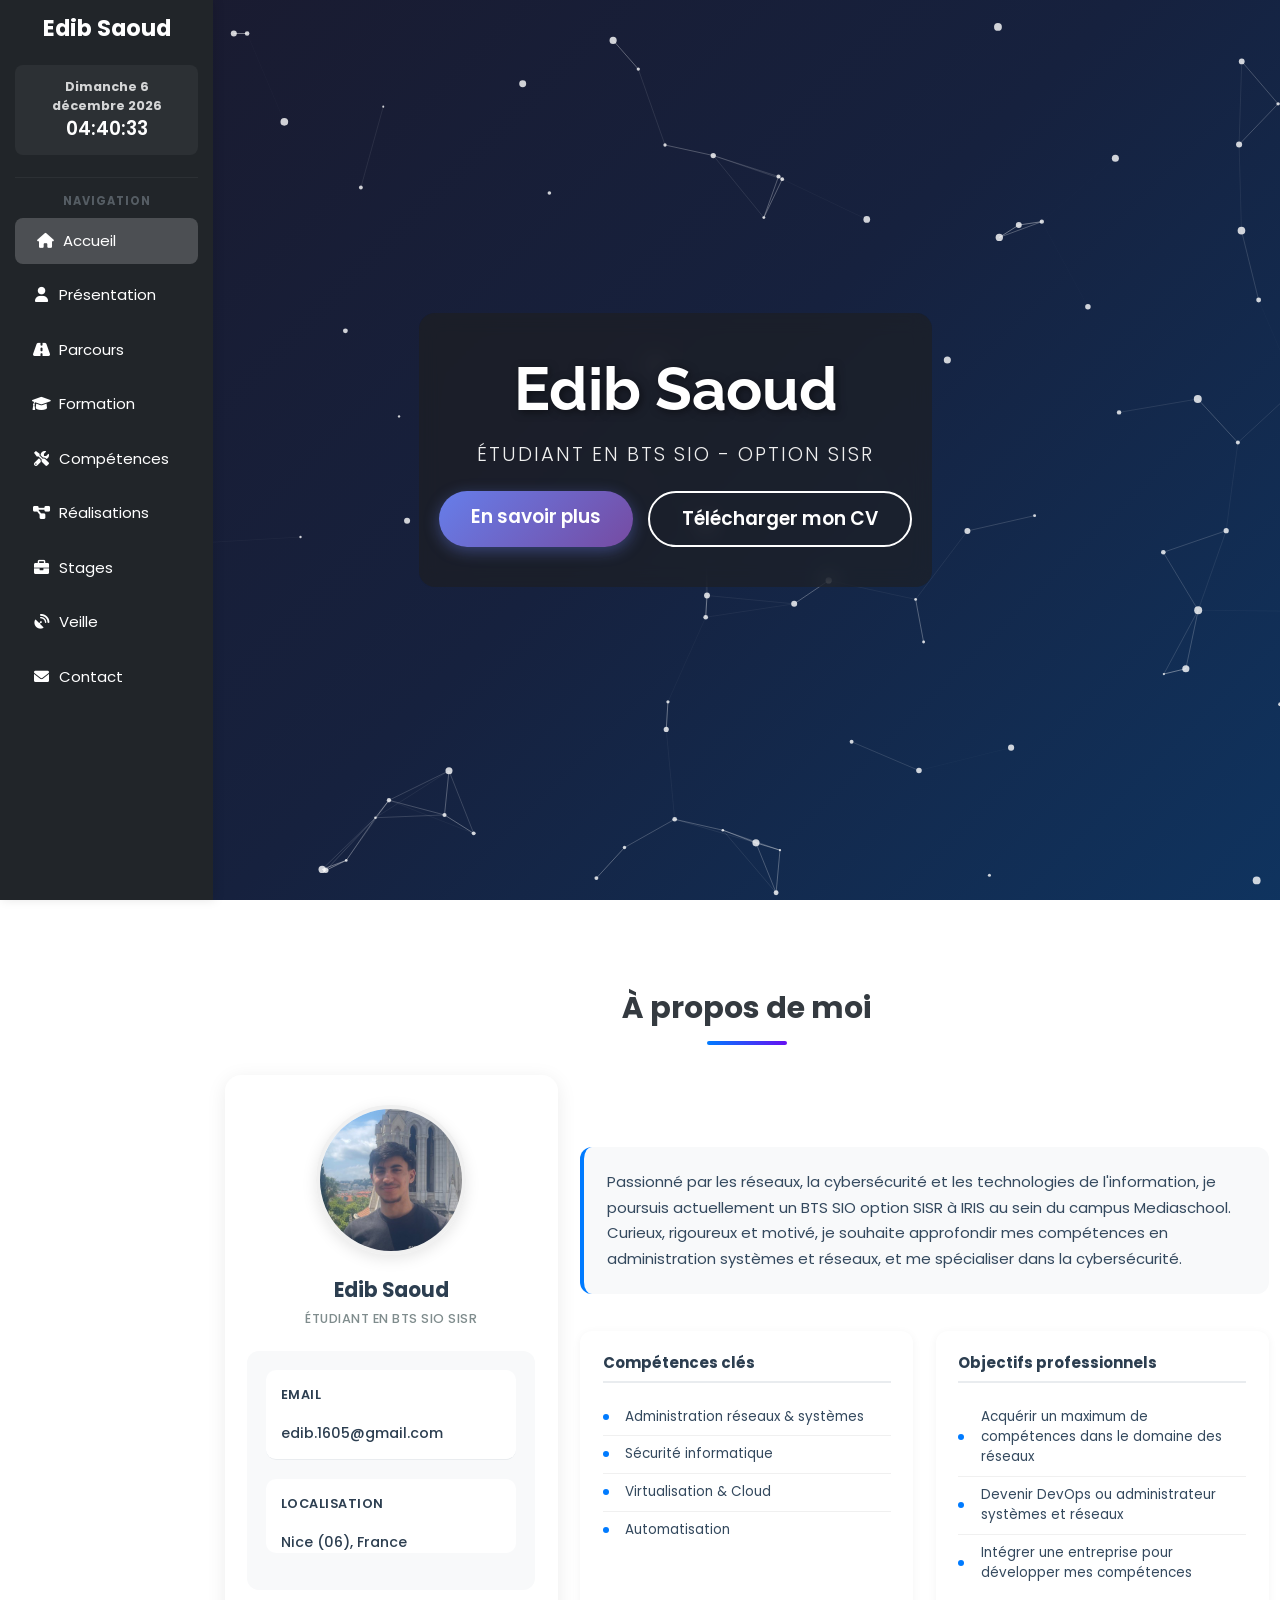
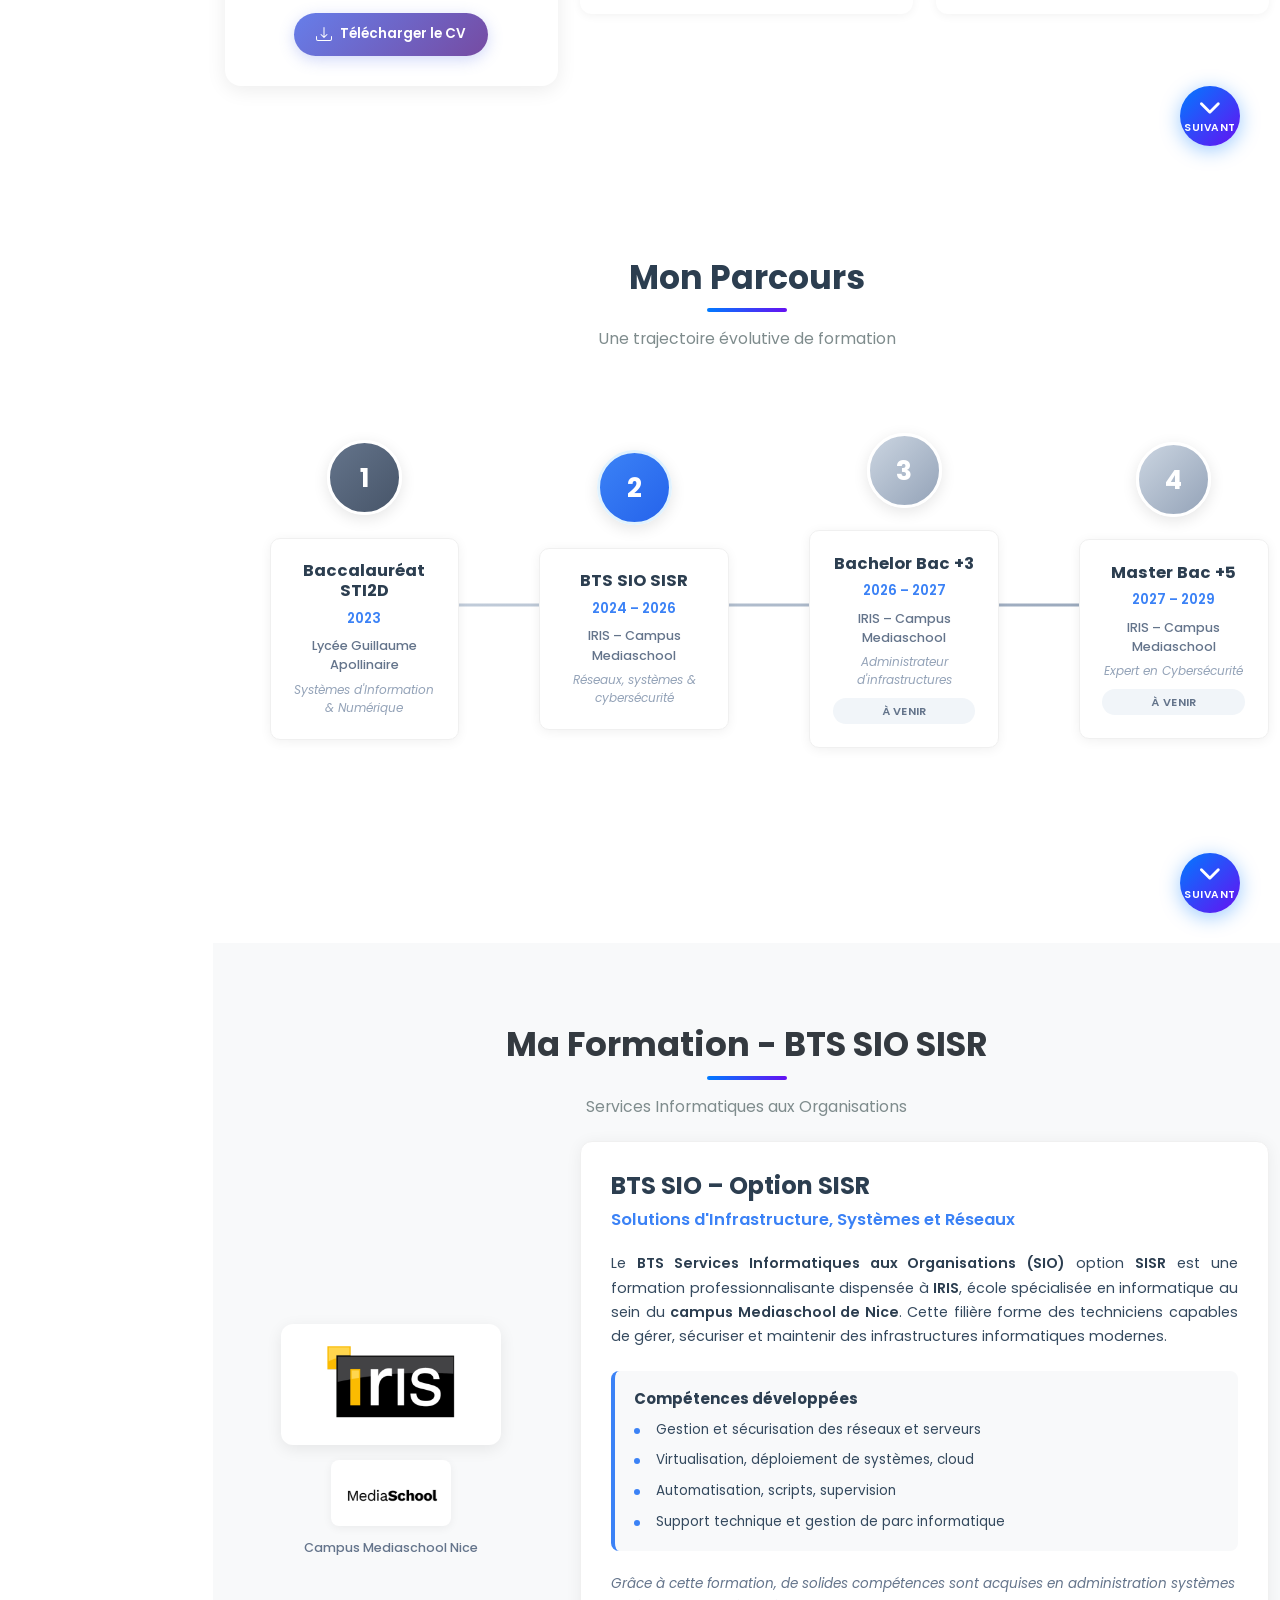
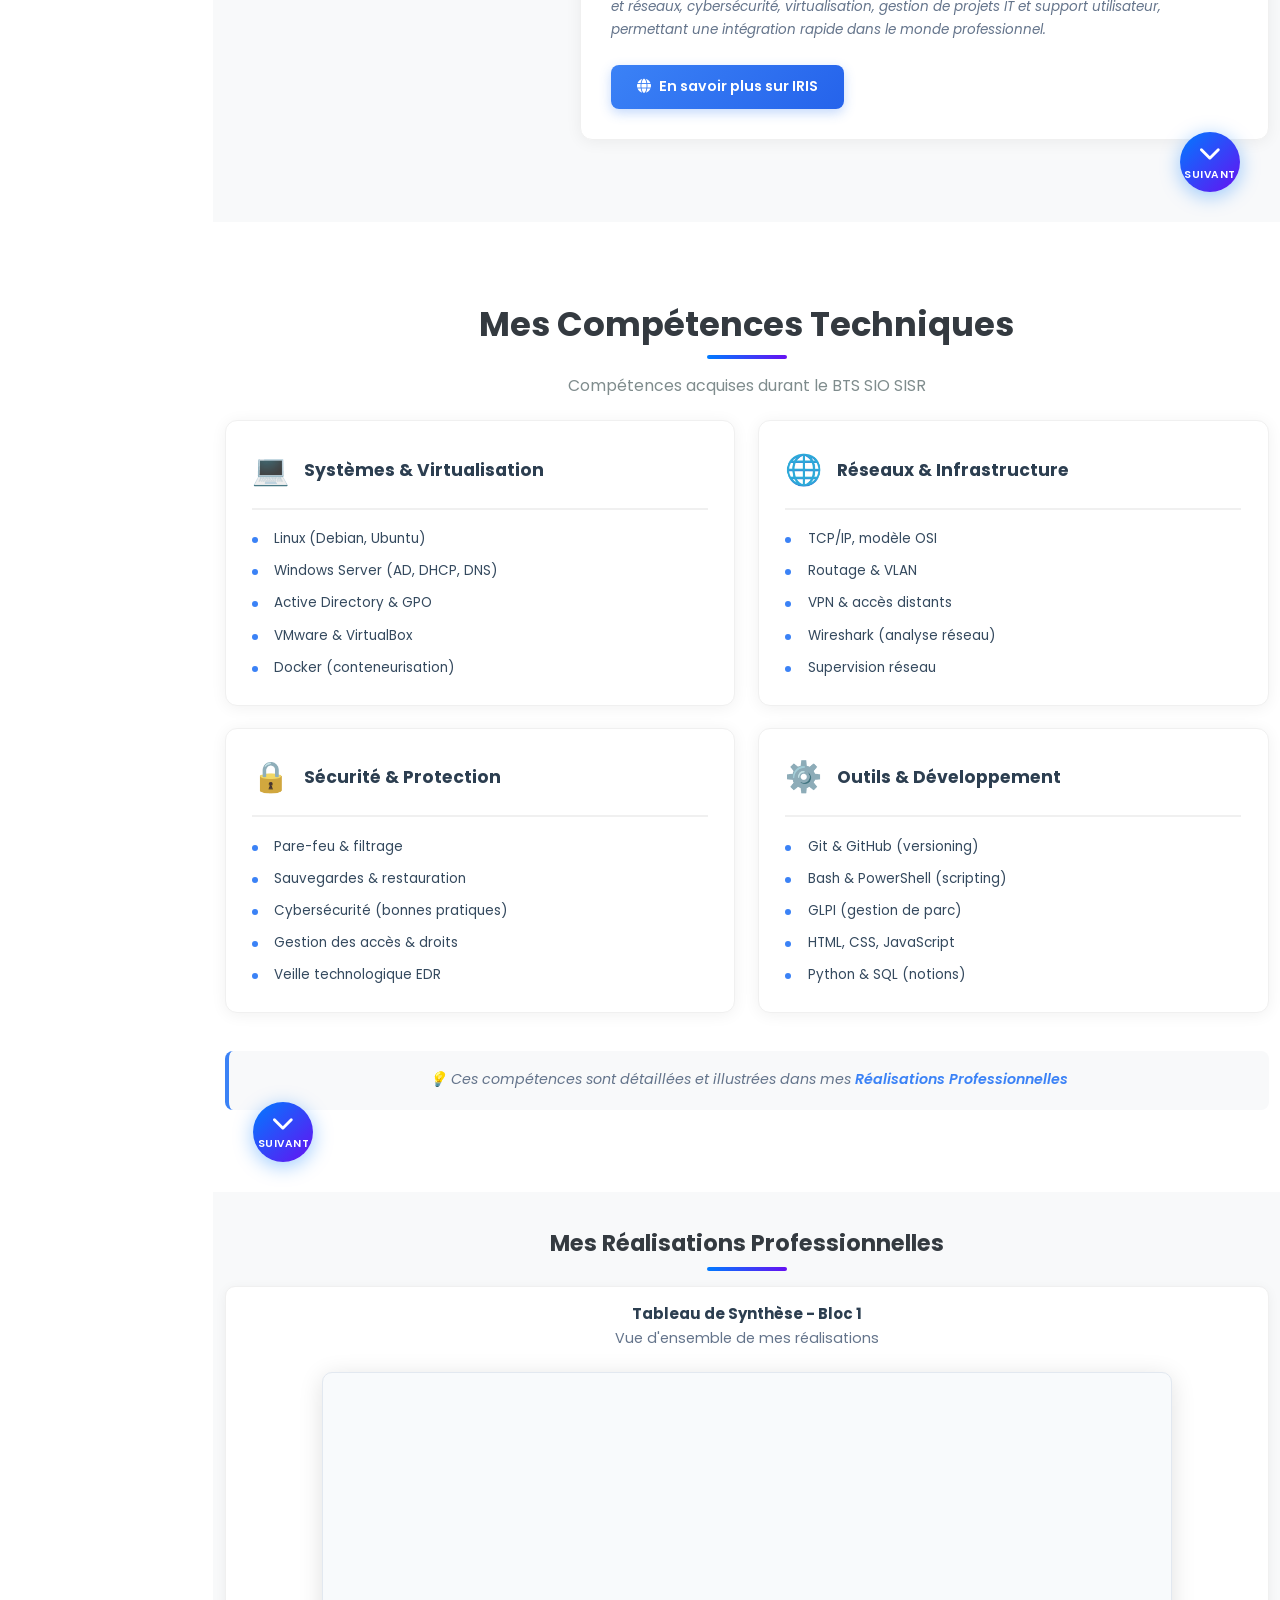
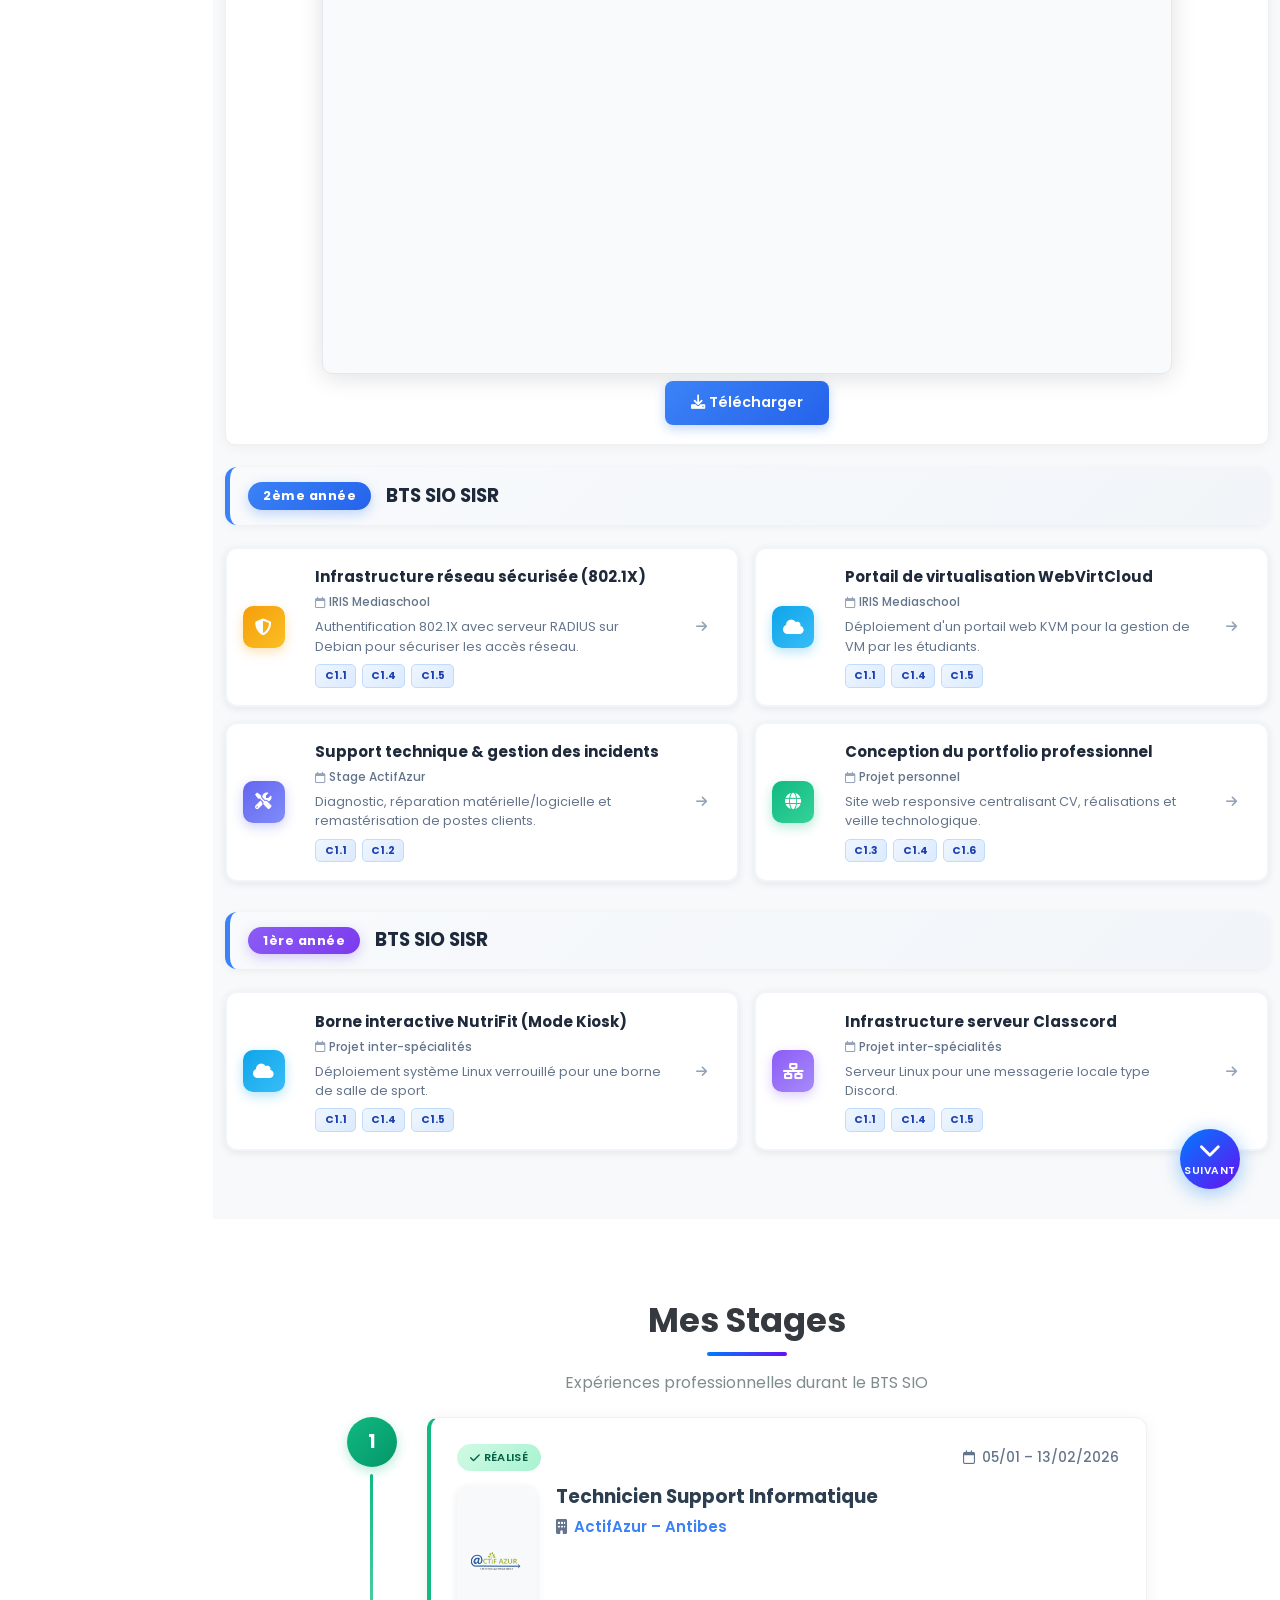
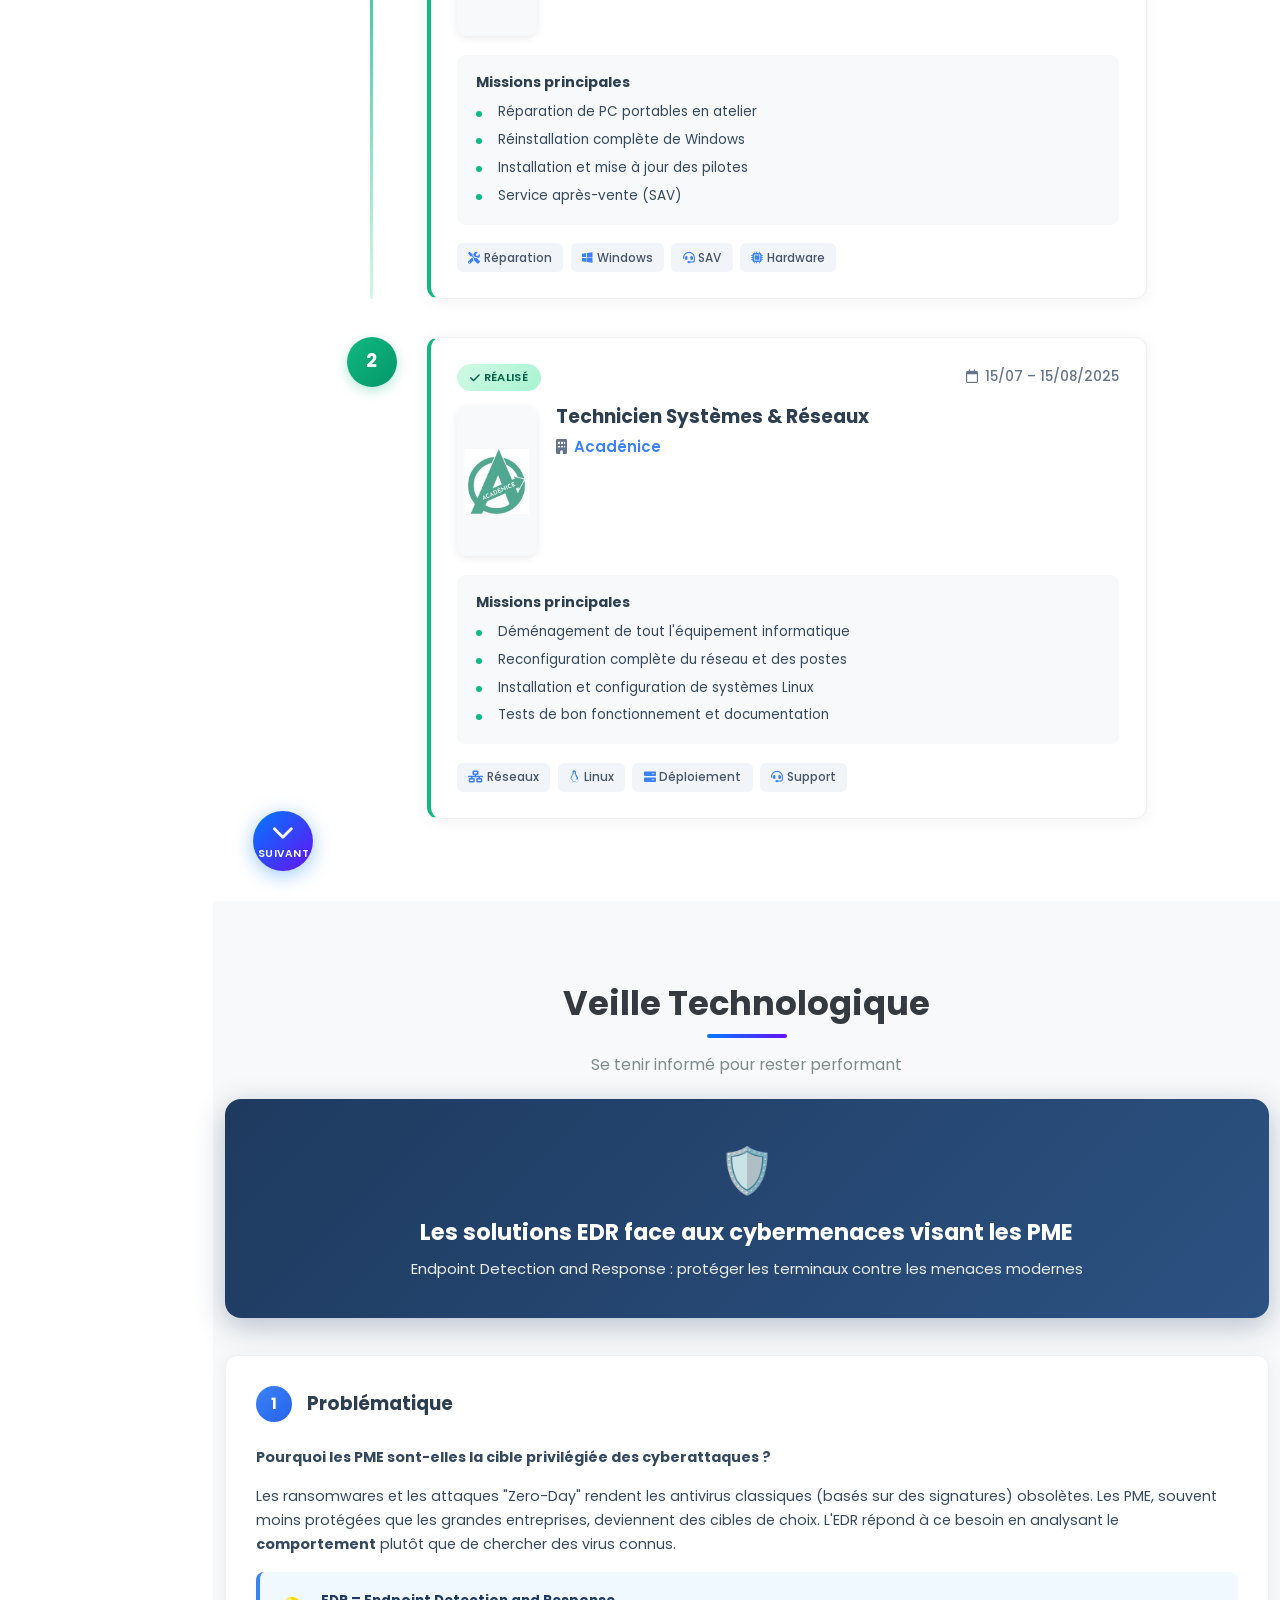
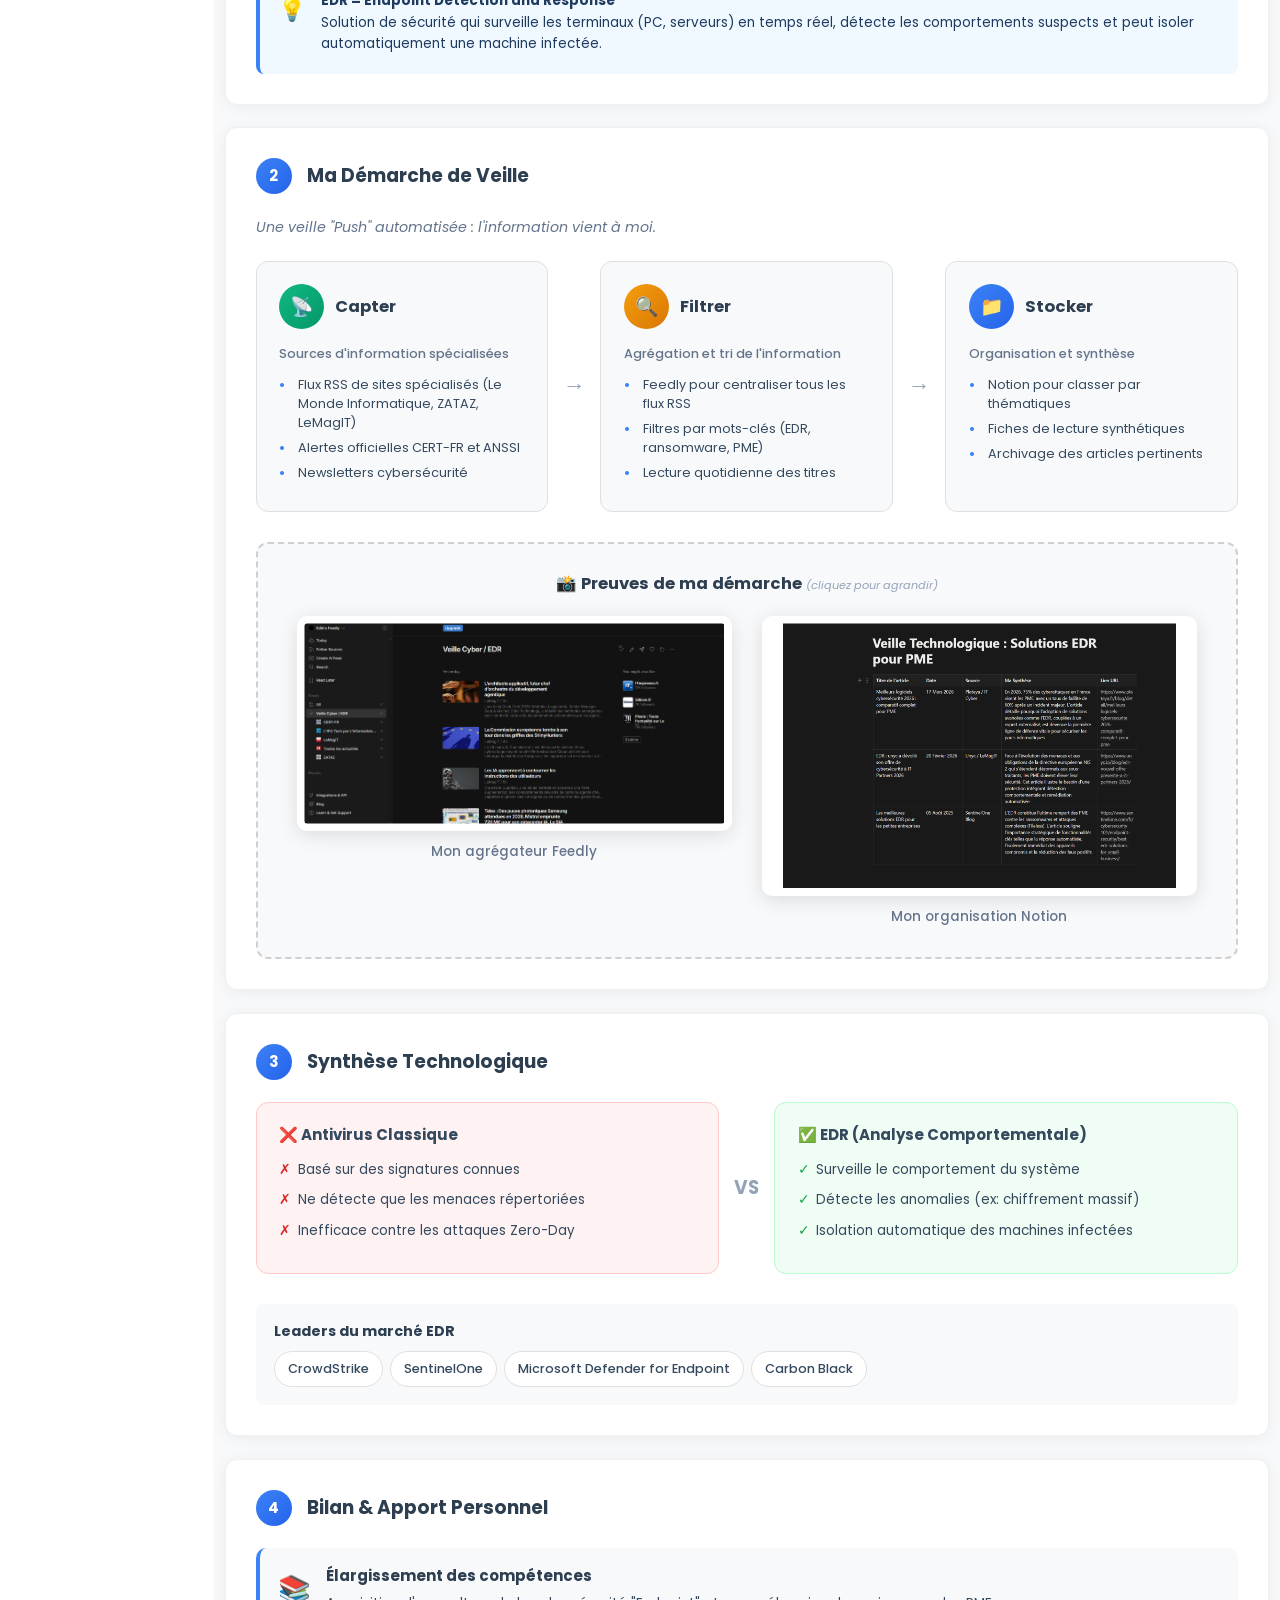
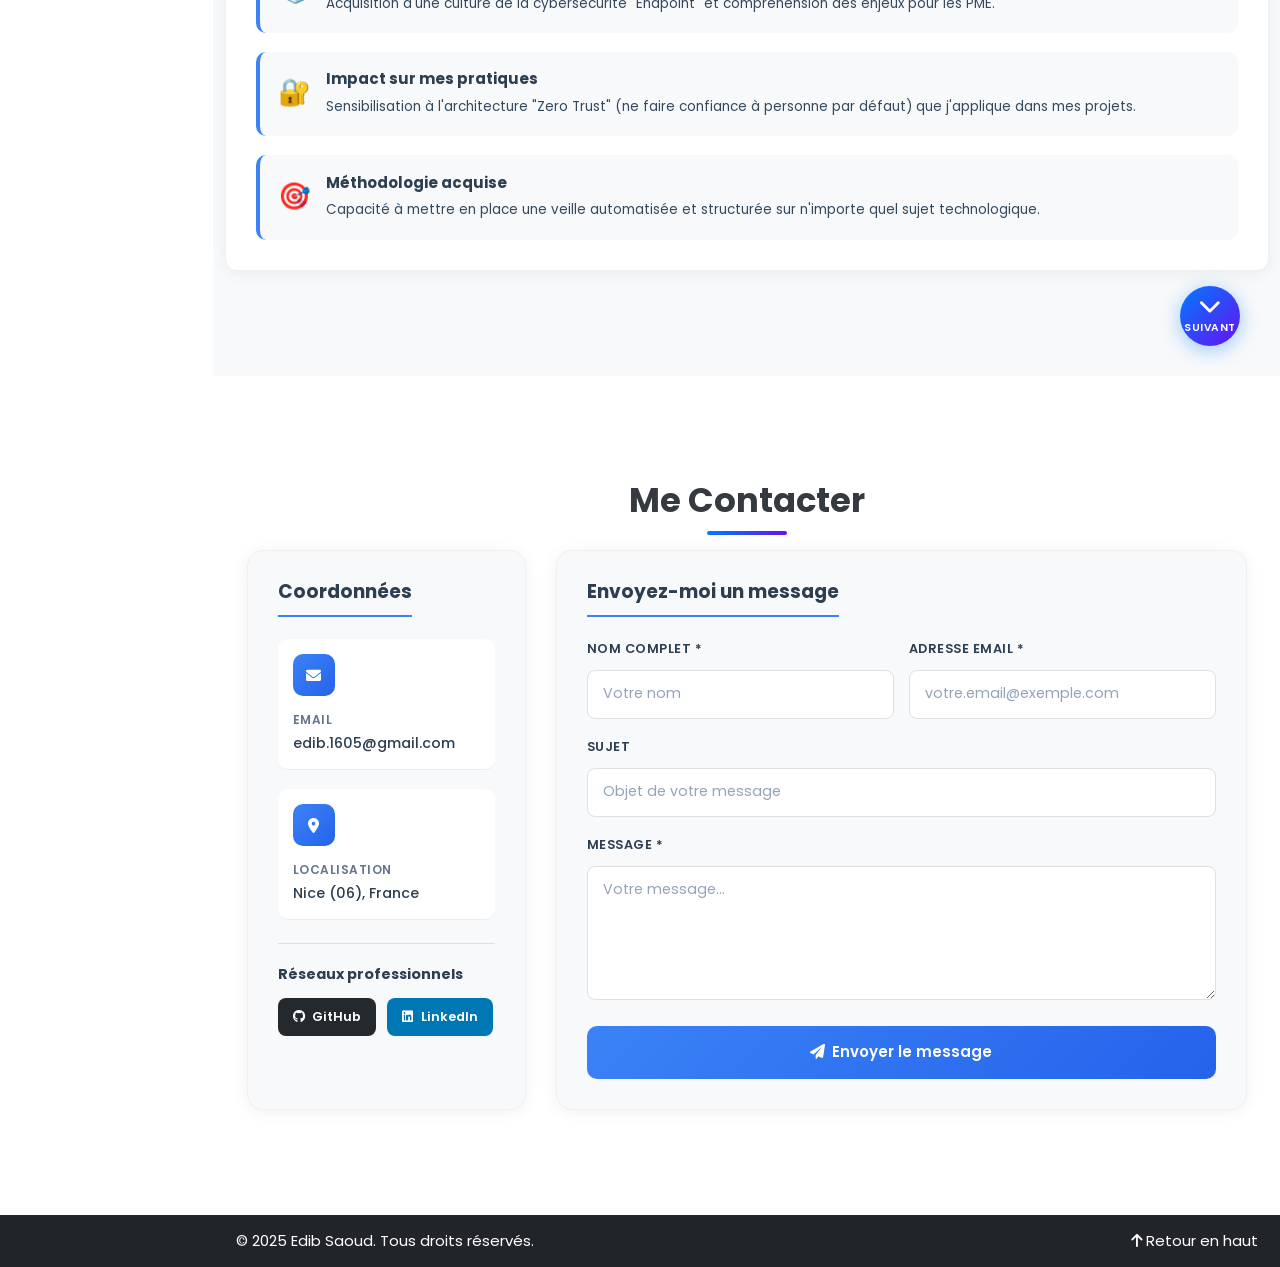
==== index-refonte.html @ 0cd7f10d "Refonte complete portfolio pour oral blanc BTS SIO - 6 RPs completes - Tableau de synthese PDF - Vei" ====
<!doctype html>
<html lang="fr">

<head>
  <meta charset="utf-8">
  <title>Edib Saoud - Portfolio BTS SIO</title>
  <meta name="viewport" content="width=device-width, initial-scale=1">
  <!-- Bootstrap & autres ressources -->
  <link href="https://cdn.jsdelivr.net/npm/bootstrap@5.3.3/dist/css/bootstrap.min.css" rel="stylesheet">
  <link href="https://cdnjs.cloudflare.com/ajax/libs/font-awesome/6.0.0/css/all.min.css" rel="stylesheet">
  <link href="https://fonts.googleapis.com/css2?family=Poppins:wght@300;400;600;700&family=Raleway:wght@400;700&display=swap" rel="stylesheet">
  <link rel="stylesheet" href="style-refonte.css">
  
  <!-- Forcer le scroll en haut immédiatement -->
  <script>
    // Exécuté immédiatement avant le chargement du body
    window.scrollTo(0, 0);
    // Aussi lors de l'historique du navigateur
    if ('scrollRestoration' in history) {
      history.scrollRestoration = 'manual';
    }
  </script>
</head>

<body>

  <div class="container-fluid">
    <div class="row">

      <!-- Menu fixe à gauche -->
      <nav class="col-2 sidebar text-white p-3 position-fixed top-0 start-0 vh-100 bg-dark d-none d-md-block">
        <h3 class="text-center mb-4">Edib Saoud</h3>
        <div class="current-date-time mb-4">
          <div class="current-date fw-bold text-center"></div>
          <div class="current-time fs-5 text-center"></div>
        </div>
        <hr class="sidebar-separator my-3">
        <div class="nav-section-title text-uppercase text-secondary fw-bold small mb-2 text-center">Navigation</div>
        
        <ul class="nav flex-column">
          <li class="nav-item">
            <a href="#accueil" class="nav-link-custom text-white text-decoration-none">
              <i class="fa-solid fa-house me-2"></i>Accueil
            </a>
          </li>
          <li class="nav-item">
            <a href="#presentation" class="nav-link-custom text-white text-decoration-none">
              <i class="fa-solid fa-user me-2"></i>Présentation
            </a>
          </li>
          <li class="nav-item">
            <a href="#parcours" class="nav-link-custom text-white text-decoration-none">
              <i class="fa-solid fa-road me-2"></i>Parcours
            </a>
          </li>
          <li class="nav-item">
            <a href="#formation" class="nav-link-custom text-white text-decoration-none">
              <i class="fa-solid fa-graduation-cap me-2"></i>Formation
            </a>
          </li>
          <li class="nav-item">
            <a href="#competences" class="nav-link-custom text-white text-decoration-none">
              <i class="fa-solid fa-tools me-2"></i>Compétences
            </a>
          </li>
          <li class="nav-item">
            <a href="#realisations" class="nav-link-custom text-white text-decoration-none">
              <i class="fa-solid fa-project-diagram me-2"></i>Réalisations
            </a>
          </li>
          <li class="nav-item">
            <a href="#stages" class="nav-link-custom text-white text-decoration-none">
              <i class="fa-solid fa-briefcase me-2"></i>Stages
            </a>
          </li>
          <li class="nav-item">
            <a href="#veille" class="nav-link-custom text-white text-decoration-none">
              <i class="fa-solid fa-satellite-dish me-2"></i>Veille
            </a>
          </li>
          <li class="nav-item">
            <a href="#contact" class="nav-link-custom text-white text-decoration-none">
              <i class="fa-solid fa-envelope me-2"></i>Contact
            </a>
          </li>
        </ul>
      </nav>

      <!-- Menu burger mobile -->
      <nav class="navbar navbar-dark bg-dark d-md-none position-fixed top-0 start-0 w-100 z-3">
        <div class="container-fluid">
          <a class="navbar-brand" href="#accueil">Edib Saoud</a>
          <button class="navbar-toggler" type="button" data-bs-toggle="offcanvas" data-bs-target="#offcanvasMenu" aria-controls="offcanvasMenu" aria-label="Menu">
            <span class="navbar-toggler-icon"></span>
          </button>
        </div>
      </nav>

      <div class="offcanvas offcanvas-start bg-dark text-white" tabindex="-1" id="offcanvasMenu" aria-labelledby="offcanvasMenuLabel">
        <div class="offcanvas-header">
          <h5 class="offcanvas-title" id="offcanvasMenuLabel">Edib Saoud</h5>
          <button type="button" class="btn-close btn-close-white" data-bs-dismiss="offcanvas" aria-label="Fermer"></button>
        </div>
        <div class="offcanvas-body">
          <div class="current-date-time mb-4">
            <div class="current-date fw-bold text-center"></div>
            <div class="current-time fs-5 text-center"></div>
          </div>
          <hr class="sidebar-separator my-3">
          <div class="nav-section-title text-uppercase text-secondary fw-bold small mb-2 text-center">Navigation</div>
          <ul class="nav flex-column">
            <li class="nav-item"><a href="#accueil" class="text-white text-decoration-none" data-bs-dismiss="offcanvas"><i class="fa-solid fa-house me-2"></i>Accueil</a></li>
            <li class="nav-item"><a href="#presentation" class="text-white text-decoration-none" data-bs-dismiss="offcanvas"><i class="fa-solid fa-user me-2"></i>Présentation</a></li>
            <li class="nav-item"><a href="#parcours" class="text-white text-decoration-none" data-bs-dismiss="offcanvas"><i class="fa-solid fa-road me-2"></i>Parcours</a></li>
            <li class="nav-item"><a href="#formation" class="text-white text-decoration-none" data-bs-dismiss="offcanvas"><i class="fa-solid fa-graduation-cap me-2"></i>Formation</a></li>
            <li class="nav-item"><a href="#competences" class="text-white text-decoration-none" data-bs-dismiss="offcanvas"><i class="fa-solid fa-tools me-2"></i>Compétences</a></li>
            <li class="nav-item"><a href="#realisations" class="text-white text-decoration-none" data-bs-dismiss="offcanvas"><i class="fa-solid fa-project-diagram me-2"></i>Réalisations</a></li>
            <li class="nav-item"><a href="#stages" class="text-white text-decoration-none" data-bs-dismiss="offcanvas"><i class="fa-solid fa-briefcase me-2"></i>Stages</a></li>
            <li class="nav-item"><a href="#veille" class="text-white text-decoration-none" data-bs-dismiss="offcanvas"><i class="fa-solid fa-satellite-dish me-2"></i>Veille</a></li>
            <li class="nav-item"><a href="#contact" class="text-white text-decoration-none" data-bs-dismiss="offcanvas"><i class="fa-solid fa-envelope me-2"></i>Contact</a></li>
          </ul>
        </div>
      </div>

      <!-- Contenu principal -->
      <main class="offset-md-2 col-md-10 p-0">

        <!-- SECTION 1: ACCUEIL -->
        <section id="accueil" class="hero-section">
          <!-- Canvas pour particules - uniquement dans le hero -->
          <canvas id="particles-canvas"></canvas>
          
          <div class="hero-overlay">
            <h1>Edib Saoud</h1>
            <p class="subtitle">ÉTUDIANT EN BTS SIO - OPTION SISR</p>
            <div class="d-flex justify-content-center gap-3 mt-4">
              <a href="#presentation" class="btn btn-lg custom-btn">En savoir plus</a>
              <a href="/images/Copie de Saoud Edib CV S.pdf" class="btn btn-lg custom-btn-outline" target="_blank" rel="noopener">
                Télécharger mon CV
              </a>
            </div>
          </div>
        </section>

        <!-- SECTION 2: PRÉSENTATION -->
        <section id="presentation" class="content-section">
          <div class="container py-5">
            <h2 class="section-title text-center mb-5">
              À propos de moi
            </h2>
            <div class="underline mx-auto mb-5" style="max-width: 100px;"></div>

            <div class="row g-4 align-items-center">
              <!-- Carte de profil épurée -->
              <aside class="col-lg-4">
                <div class="profile-card-modern text-center">
                  <div class="profile-image-wrapper">
                    <img src="images/1748349156140.jpg" alt="Portrait Edib Saoud" class="profile-image">
                  </div>
                  <h3 class="profile-name mt-4 mb-2">Edib Saoud</h3>
                  <p class="profile-role mb-4">Étudiant en BTS SIO SISR</p>
                  
                  <div class="profile-contact">
                    <div class="contact-item">
                      <span class="contact-label">Email</span>
                      <a href="mailto:edib.1605@gmail.com" class="contact-value">edib.1605@gmail.com</a>
                    </div>

                    <div class="contact-item">
                      <span class="contact-label">Localisation</span>
                      <span class="contact-value">Nice (06), France</span>
                    </div>
                  </div>
                  
                  <a href="/images/Copie de Saoud Edib CV S.pdf" target="_blank" rel="noopener" class="btn-download-cv mt-4">
                    <svg xmlns="http://www.w3.org/2000/svg" width="16" height="16" fill="currentColor" viewBox="0 0 16 16">
                      <path d="M.5 9.9a.5.5 0 0 1 .5.5v2.5a1 1 0 0 0 1 1h12a1 1 0 0 0 1-1v-2.5a.5.5 0 0 1 1 0v2.5a2 2 0 0 1-2 2H2a2 2 0 0 1-2-2v-2.5a.5.5 0 0 1 .5-.5z"/>
                      <path d="M7.646 11.854a.5.5 0 0 0 .708 0l3-3a.5.5 0 0 0-.708-.708L8.5 10.293V1.5a.5.5 0 0 0-1 0v8.793L5.354 8.146a.5.5 0 1 0-.708.708l3 3z"/>
                    </svg>
                    Télécharger le CV
                  </a>
                </div>
              </aside>

              <!-- Présentation personnelle moderne -->
              <div class="col-lg-8">
                <div class="about-content">
                  <div class="bio-text">
                    <p>
                      Passionné par les réseaux, la cybersécurité et les technologies de l'information, je poursuis actuellement un BTS SIO option SISR à IRIS au sein du campus Mediaschool. Curieux, rigoureux et motivé, je souhaite approfondir mes compétences en administration systèmes et réseaux, et me spécialiser dans la cybersécurité.
                    </p>
                  </div>

                  <div class="row g-4 mt-3">
                    <!-- Compétences clés -->
                    <div class="col-md-6">
                      <div class="info-card">
                        <h5 class="info-card-title">Compétences clés</h5>
                        <ul class="info-list">
                          <li>Administration réseaux & systèmes</li>
                          <li>Sécurité informatique</li>
                          <li>Virtualisation & Cloud</li>
                          <li>Automatisation</li>
                        </ul>
                      </div>
                    </div>

                    <!-- Objectifs -->
                    <div class="col-md-6">
                      <div class="info-card">
                        <h5 class="info-card-title">Objectifs professionnels</h5>
                        <ul class="info-list">
                          <li>Acquérir un maximum de compétences dans le domaine des réseaux</li>
                          <li>Devenir DevOps ou administrateur systèmes et réseaux</li>
                          <li>Intégrer une entreprise pour développer mes compétences</li>
                        </ul>
                      </div>
                    </div>
                  </div>
                </div>
              </div>
            </div>
          </div>
          
          <!-- Bouton section suivante -->
          <a href="#parcours" class="section-nav-btn section-nav-right" aria-label="Section suivante">
            <i class="fa-solid fa-chevron-down"></i>
            <small>Suivant</small>
          </a>
        </section>

        <!-- SECTION 3: PARCOURS -->
        <section id="parcours" class="content-section section-parcours-circular">
          <div class="container py-4">
            <header class="text-center mb-4">
              <h2 class="section-title">
                Mon Parcours
              </h2>
              <div class="underline mx-auto" style="max-width: 100px;"></div>
              <p class="section-subtitle mt-3">Une trajectoire évolutive de formation</p>
            </header>

            <!-- Timeline Circulaire -->
            <div class="circular-timeline">
              <!-- Ligne de connexion -->
              <div class="timeline-line"></div>

              <!-- Étape 1: Baccalauréat -->
              <div class="timeline-item" data-step="1">
                <div class="step-node node-past">
                  <span class="step-number">1</span>
                </div>
                <div class="step-content">
                  <h5 class="step-title">Baccalauréat STI2D</h5>
                  <p class="step-year">2023</p>
                  <p class="step-place">Lycée Guillaume Apollinaire</p>
                  <p class="step-subtitle">Systèmes d'Information & Numérique</p>
                </div>
              </div>

              <!-- Étape 2: BTS SIO -->
              <div class="timeline-item" data-step="2">
                <div class="step-node node-current">
                  <span class="step-number">2</span>
                </div>
                <div class="step-content">
                  <h5 class="step-title">BTS SIO SISR</h5>
                  <p class="step-year">2024 – 2026</p>
                  <p class="step-place">IRIS – Campus Mediaschool</p>
                  <p class="step-subtitle">Réseaux, systèmes & cybersécurité</p>
                </div>
              </div>

              <!-- Étape 3: Bachelor -->
              <div class="timeline-item" data-step="3">
                <div class="step-node node-future">
                  <span class="step-number">3</span>
                </div>
                <div class="step-content">
                  <h5 class="step-title">Bachelor Bac +3</h5>
                  <p class="step-year">2026 – 2027</p>
                  <p class="step-place">IRIS – Campus Mediaschool</p>
                  <p class="step-subtitle">Administrateur d'infrastructures</p>
                  <span class="badge-future">À venir</span>
                </div>
              </div>

              <!-- Étape 4: Master -->
              <div class="timeline-item" data-step="4">
                <div class="step-node node-future">
                  <span class="step-number">4</span>
                </div>
                <div class="step-content">
                  <h5 class="step-title">Master Bac +5</h5>
                  <p class="step-year">2027 – 2029</p>
                  <p class="step-place">IRIS – Campus Mediaschool</p>
                  <p class="step-subtitle">Expert en Cybersécurité</p>
                  <span class="badge-future">À venir</span>
                </div>
              </div>
            </div>
          </div>
          
          <!-- Bouton section suivante -->
          <a href="#formation" class="section-nav-btn section-nav-right" aria-label="Section suivante">
            <i class="fa-solid fa-chevron-down"></i>
            <small>Suivant</small>
          </a>
        </section>

        <!-- SECTION 4: FORMATION -->
        <section id="formation" class="content-section section-formation">
          <div class="container py-4">
            <header class="text-center mb-4">
              <h2 class="section-title">Ma Formation - BTS SIO SISR</h2>
              <div class="underline mx-auto" style="max-width: 100px;"></div>
              <p class="section-subtitle mt-3">Services Informatiques aux Organisations</p>
            </header>

            <div class="row align-items-center g-4">
              <!-- Logo de l'école -->
              <div class="col-lg-4 text-center">
                <div class="formation-logo-container">
                  <img src="images/iris-strasbourg-ecole-informatique-numerique_o3bxqw.png" 
                       alt="Logo IRIS Strasbourg" 
                       class="formation-logo-main">
                  <div class="mt-3">
                    <img src="images/mediaschool-formation-groupe-ecole-web_gwhbzg_ctadjq.jpg" 
                         alt="Logo Mediaschool" 
                         class="formation-logo-sub">
                    <p class="formation-campus-name">Campus Mediaschool Nice</p>
                  </div>
                </div>
              </div>

              <!-- Contenu de la formation -->
              <div class="col-lg-8">
                <div class="formation-content">
                  <h3 class="formation-title">BTS SIO – Option SISR</h3>
                  <p class="formation-subtitle">Solutions d'Infrastructure, Systèmes et Réseaux</p>
                  
                  <p class="formation-description">
                    Le <strong>BTS Services Informatiques aux Organisations (SIO)</strong> option <strong>SISR</strong>
                    est une formation professionnalisante dispensée à <strong>IRIS</strong>, école spécialisée en informatique 
                    au sein du <strong>campus Mediaschool de Nice</strong>. Cette filière forme des techniciens capables de 
                    gérer, sécuriser et maintenir des infrastructures informatiques modernes.
                  </p>

                  <!-- Points clés -->
                  <div class="formation-highlights">
                    <h4 class="formation-highlights-title">Compétences développées</h4>
                    <ul class="formation-list">
                      <li>Gestion et sécurisation des réseaux et serveurs</li>
                      <li>Virtualisation, déploiement de systèmes, cloud</li>
                      <li>Automatisation, scripts, supervision</li>
                      <li>Support technique et gestion de parc informatique</li>
                    </ul>
                  </div>

                  <p class="formation-conclusion">
                    Grâce à cette formation, de solides compétences sont acquises en administration systèmes et réseaux, 
                    cybersécurité, virtualisation, gestion de projets IT et support utilisateur, permettant une intégration 
                    rapide dans le monde professionnel.
                  </p>

                  <!-- Bouton -->
                  <a href="https://ecoleiris.fr/paris/bts-sio-sisr" 
                     target="_blank" 
                     rel="noopener noreferrer"
                     class="formation-btn">
                    <i class="fa-solid fa-globe me-2"></i>En savoir plus sur IRIS
                  </a>
                </div>
              </div>
            </div>
          </div>
          
          <!-- Bouton section suivante -->
          <a href="#competences" class="section-nav-btn section-nav-right" aria-label="Section suivante">
            <i class="fa-solid fa-chevron-down"></i>
            <small>Suivant</small>
          </a>
        </section>

        <!-- SECTION 5: COMPÉTENCES -->
        <section id="competences" class="content-section section-competences">
          <div class="container py-4">
            <header class="text-center mb-4">
              <h2 class="section-title">Mes Compétences Techniques</h2>
              <div class="underline mx-auto" style="max-width: 100px;"></div>
              <p class="section-subtitle mt-3">Compétences acquises durant le BTS SIO SISR</p>
            </header>

            <!-- Grille de compétences par catégorie -->
            <div class="row g-4">
              <!-- Catégorie 1: Systèmes & Virtualisation -->
              <div class="col-md-6">
                <div class="competence-card">
                  <div class="competence-header">
                    <div class="competence-icon">💻</div>
                    <h3 class="competence-title">Systèmes & Virtualisation</h3>
                  </div>
                  <ul class="competence-list">
                    <li>Linux (Debian, Ubuntu)</li>
                    <li>Windows Server (AD, DHCP, DNS)</li>
                    <li>Active Directory & GPO</li>
                    <li>VMware & VirtualBox</li>
                    <li>Docker (conteneurisation)</li>
                  </ul>
                </div>
              </div>

              <!-- Catégorie 2: Réseaux & Infrastructure -->
              <div class="col-md-6">
                <div class="competence-card">
                  <div class="competence-header">
                    <div class="competence-icon">🌐</div>
                    <h3 class="competence-title">Réseaux & Infrastructure</h3>
                  </div>
                  <ul class="competence-list">
                    <li>TCP/IP, modèle OSI</li>
                    <li>Routage & VLAN</li>
                    <li>VPN & accès distants</li>
                    <li>Wireshark (analyse réseau)</li>
                    <li>Supervision réseau</li>
                  </ul>
                </div>
              </div>

              <!-- Catégorie 3: Sécurité & Protection -->
              <div class="col-md-6">
                <div class="competence-card">
                  <div class="competence-header">
                    <div class="competence-icon">🔒</div>
                    <h3 class="competence-title">Sécurité & Protection</h3>
                  </div>
                  <ul class="competence-list">
                    <li>Pare-feu & filtrage</li>
                    <li>Sauvegardes & restauration</li>
                    <li>Cybersécurité (bonnes pratiques)</li>
                    <li>Gestion des accès & droits</li>
                    <li>Veille technologique EDR</li>
                  </ul>
                </div>
              </div>

              <!-- Catégorie 4: Outils & Développement -->
              <div class="col-md-6">
                <div class="competence-card">
                  <div class="competence-header">
                    <div class="competence-icon">⚙️</div>
                    <h3 class="competence-title">Outils & Développement</h3>
                  </div>
                  <ul class="competence-list">
                    <li>Git & GitHub (versioning)</li>
                    <li>Bash & PowerShell (scripting)</li>
                    <li>GLPI (gestion de parc)</li>
                    <li>HTML, CSS, JavaScript</li>
                    <li>Python & SQL (notions)</li>
                  </ul>
                </div>
              </div>
            </div>

            <!-- Note finale -->
            <div class="competences-footer">
              <p class="competences-note">
                💡 Ces compétences sont détaillées et illustrées dans mes <a href="#realisations" class="competences-link">Réalisations Professionnelles</a>
              </p>
            </div>
          </div>
          
          <!-- Bouton section suivante -->
          <a href="#realisations" class="section-nav-btn section-nav-left" aria-label="Section suivante">
            <i class="fa-solid fa-chevron-down"></i>
            <small>Suivant</small>
          </a>
        </section>

        <!-- SECTION 6: RÉALISATIONS PROFESSIONNELLES -->
        <section id="realisations" class="content-section section-realisations">
          <div class="container py-2">
            <!-- En-tête compact -->
            <header class="text-center mb-3">
              <h2 class="section-title" style="font-size: 1.5rem;">Mes Réalisations Professionnelles</h2>
              <div class="underline mx-auto" style="max-width: 80px;"></div>
            </header>

            <!-- Tableau de Synthèse Général -->
            <div class="rp-tableau-synthese mb-4">
              <h3 class="rp-tableau-title">Tableau de Synthèse - Bloc 1</h3>
              <p class="rp-tableau-subtitle">Vue d'ensemble de mes réalisations</p>
              
              <!-- Visualisation PDF -->
              <div class="rp-pdf-container">
                <iframe src="images/BTS SIO - Tableau de synthèse.pdf#toolbar=0&navpanes=0&view=FitH" 
                        class="rp-pdf-viewer"
                        title="Tableau de synthèse des compétences"></iframe>
              </div>
              
              <!-- Bouton téléchargement -->
              <div class="text-center mt-2">
                <a href="images/BTS SIO - Tableau de synthèse.pdf" 
                   target="_blank" 
                   class="rp-download-btn">
                  <i class="fa-solid fa-download me-1"></i>Télécharger
                </a>
              </div>
            </div>

            <!-- ========== 2ÈME ANNÉE BTS SIO ========== -->
            <div class="rp-year-section">
              <h3 class="rp-year-title">
                <span class="rp-year-badge">2ème année</span>
                BTS SIO SISR
              </h3>
              
              <div class="row g-3">
                <!-- RP 1 - 802.1X -->
                <div class="col-md-6">
                  <div class="rp-card" data-rp-id="rp1" data-type="security">
                    <div class="rp-card-body">
                      <h4 class="rp-card-title">Infrastructure réseau sécurisée (802.1X)</h4>
                      <p class="rp-card-period"><i class="fa-regular fa-calendar me-1"></i>IRIS Mediaschool</p>
                      <p class="rp-card-description">Authentification 802.1X avec serveur RADIUS sur Debian pour sécuriser les accès réseau.</p>
                      <div class="rp-card-competences">
                        <span class="rp-competence-badge">C1.1</span>
                        <span class="rp-competence-badge">C1.4</span>
                        <span class="rp-competence-badge">C1.5</span>
                      </div>
                    </div>
                    <div class="rp-card-footer">
                      <button class="rp-card-btn"><i class="fa-solid fa-arrow-right"></i></button>
                    </div>
                  </div>
                </div>

                <!-- RP 2 - WebVirtCloud -->
                <div class="col-md-6">
                  <div class="rp-card" data-rp-id="rp2" data-type="infra">
                    <div class="rp-card-body">
                      <h4 class="rp-card-title">Portail de virtualisation WebVirtCloud</h4>
                      <p class="rp-card-period"><i class="fa-regular fa-calendar me-1"></i>IRIS Mediaschool</p>
                      <p class="rp-card-description">Déploiement d'un portail web KVM pour la gestion de VM par les étudiants.</p>
                      <div class="rp-card-competences">
                        <span class="rp-competence-badge">C1.1</span>
                        <span class="rp-competence-badge">C1.4</span>
                        <span class="rp-competence-badge">C1.5</span>
                      </div>
                    </div>
                    <div class="rp-card-footer">
                      <button class="rp-card-btn"><i class="fa-solid fa-arrow-right"></i></button>
                    </div>
                  </div>
                </div>

                <!-- RP 3 - Support technique (Stage) -->
                <div class="col-md-6">
                  <div class="rp-card" data-rp-id="rp3" data-type="support">
                    <div class="rp-card-body">
                      <h4 class="rp-card-title">Support technique & gestion des incidents</h4>
                      <p class="rp-card-period"><i class="fa-regular fa-calendar me-1"></i>Stage ActifAzur</p>
                      <p class="rp-card-description">Diagnostic, réparation matérielle/logicielle et remastérisation de postes clients.</p>
                      <div class="rp-card-competences">
                        <span class="rp-competence-badge">C1.1</span>
                        <span class="rp-competence-badge">C1.2</span>
                      </div>
                    </div>
                    <div class="rp-card-footer">
                      <button class="rp-card-btn"><i class="fa-solid fa-arrow-right"></i></button>
                    </div>
                  </div>
                </div>

                <!-- RP 4 - Portfolio -->
                <div class="col-md-6">
                  <div class="rp-card" data-rp-id="rp4" data-type="web">
                    <div class="rp-card-body">
                      <h4 class="rp-card-title">Conception du portfolio professionnel</h4>
                      <p class="rp-card-period"><i class="fa-regular fa-calendar me-1"></i>Projet personnel</p>
                      <p class="rp-card-description">Site web responsive centralisant CV, réalisations et veille technologique.</p>
                      <div class="rp-card-competences">
                        <span class="rp-competence-badge">C1.3</span>
                        <span class="rp-competence-badge">C1.4</span>
                        <span class="rp-competence-badge">C1.6</span>
                      </div>
                    </div>
                    <div class="rp-card-footer">
                      <button class="rp-card-btn"><i class="fa-solid fa-arrow-right"></i></button>
                    </div>
                  </div>
                </div>
              </div>
            </div>

            <!-- ========== 1ÈRE ANNÉE BTS SIO ========== -->
            <div class="rp-year-section">
              <h3 class="rp-year-title">
                <span class="rp-year-badge year-1">1ère année</span>
                BTS SIO SISR
              </h3>
              
              <div class="row g-3">
                <!-- RP 5 - NutriFit -->
                <div class="col-md-6">
                  <div class="rp-card" data-rp-id="rp5" data-type="infra">
                    <div class="rp-card-body">
                      <h4 class="rp-card-title">Borne interactive NutriFit (Mode Kiosk)</h4>
                      <p class="rp-card-period"><i class="fa-regular fa-calendar me-1"></i>Projet inter-spécialités</p>
                      <p class="rp-card-description">Déploiement système Linux verrouillé pour une borne de salle de sport.</p>
                      <div class="rp-card-competences">
                        <span class="rp-competence-badge">C1.1</span>
                        <span class="rp-competence-badge">C1.4</span>
                        <span class="rp-competence-badge">C1.5</span>
                      </div>
                    </div>
                    <div class="rp-card-footer">
                      <button class="rp-card-btn"><i class="fa-solid fa-arrow-right"></i></button>
                    </div>
                  </div>
                </div>

                <!-- RP 6 - Classcord -->
                <div class="col-md-6">
                  <div class="rp-card" data-rp-id="rp6" data-type="network">
                    <div class="rp-card-body">
                      <h4 class="rp-card-title">Infrastructure serveur Classcord</h4>
                      <p class="rp-card-period"><i class="fa-regular fa-calendar me-1"></i>Projet inter-spécialités</p>
                      <p class="rp-card-description">Serveur Linux pour une messagerie locale type Discord.</p>
                      <div class="rp-card-competences">
                        <span class="rp-competence-badge">C1.1</span>
                        <span class="rp-competence-badge">C1.4</span>
                        <span class="rp-competence-badge">C1.5</span>
                      </div>
                    </div>
                    <div class="rp-card-footer">
                      <button class="rp-card-btn"><i class="fa-solid fa-arrow-right"></i></button>
                    </div>
                  </div>
                </div>
              </div>
            </div>

          </div>
          
          <!-- Bouton section suivante -->
          <a href="#stages" class="section-nav-btn section-nav-right" aria-label="Section suivante">
            <i class="fa-solid fa-chevron-down"></i>
            <small>Suivant</small>
          </a>
        </section>

        <!-- MODAL RP (Overlay pour le détail) -->
        <div class="rp-modal" id="rpModal">
          <div class="rp-modal-overlay"></div>
          <div class="rp-modal-container">
            <button class="rp-modal-close" aria-label="Fermer">
              <i class="fa-solid fa-xmark"></i>
            </button>
            <div class="rp-modal-content" id="rpModalContent">
              <!-- Le contenu sera inséré dynamiquement par JavaScript -->
              <div class="rp-modal-loading">
                <p>Chargement...</p>
              </div>
            </div>
          </div>
        </div>

        <!-- SECTION 7: STAGES -->
        <section id="stages" class="content-section section-stages">
          <div class="container py-4">
            <header class="text-center mb-4">
              <h2 class="section-title">Mes Stages</h2>
              <div class="underline mx-auto" style="max-width: 100px;"></div>
              <p class="section-subtitle mt-3">Expériences professionnelles durant le BTS SIO</p>
            </header>

            <!-- Timeline des stages -->
            <div class="stages-timeline">
              
              <!-- Stage 1 - ActifAzur -->
              <div class="stage-card" data-status="completed">
                <div class="stage-card-marker">
                  <div class="stage-number">1</div>
                  <div class="stage-line"></div>
                </div>
                <div class="stage-card-content">
                  <div class="stage-header">
                    <span class="stage-status-badge completed">
                      <i class="fa-solid fa-check me-1"></i>Réalisé
                    </span>
                    <span class="stage-dates">
                      <i class="fa-regular fa-calendar me-2"></i>05/01 – 13/02/2026
                    </span>
                  </div>
                  
                  <div class="stage-info">
                    <div class="stage-logo-container">
                      <img src="images/actif-azur.webp" alt="Logo ActifAzur" class="stage-logo" onerror="this.style.display='none'">
                    </div>
                    <div class="stage-details">
                      <h3 class="stage-title">Technicien Support Informatique</h3>
                      <p class="stage-company">
                        <i class="fa-solid fa-building me-2"></i>ActifAzur – Antibes
                      </p>
                    </div>
                  </div>
                  
                  <div class="stage-missions">
                    <h4 class="stage-missions-title">Missions principales</h4>
                    <ul class="stage-missions-list">
                      <li>Réparation de PC portables en atelier</li>
                      <li>Réinstallation complète de Windows</li>
                      <li>Installation et mise à jour des pilotes</li>
                      <li>Service après-vente (SAV)</li>
                    </ul>
                  </div>
                  
                  <div class="stage-tags">
                    <span class="stage-tag"><i class="fa-solid fa-screwdriver-wrench me-1"></i>Réparation</span>
                    <span class="stage-tag"><i class="fa-brands fa-windows me-1"></i>Windows</span>
                    <span class="stage-tag"><i class="fa-solid fa-headset me-1"></i>SAV</span>
                    <span class="stage-tag"><i class="fa-solid fa-microchip me-1"></i>Hardware</span>
                  </div>
                </div>
              </div>

              <!-- Stage 2 - Acadénice -->
              <div class="stage-card" data-status="completed">
                <div class="stage-card-marker">
                  <div class="stage-number">2</div>
                </div>
                <div class="stage-card-content">
                  <div class="stage-header">
                    <span class="stage-status-badge completed">
                      <i class="fa-solid fa-check me-1"></i>Réalisé
                    </span>
                    <span class="stage-dates">
                      <i class="fa-regular fa-calendar me-2"></i>15/07 – 15/08/2025
                    </span>
                  </div>
                  
                  <div class="stage-info">
                    <div class="stage-logo-container">
                      <img src="images/images.jpg" alt="Logo Acadénice" class="stage-logo" onerror="this.style.display='none'">
                    </div>
                    <div class="stage-details">
                      <h3 class="stage-title">Technicien Systèmes & Réseaux</h3>
                      <p class="stage-company">
                        <i class="fa-solid fa-building me-2"></i>Acadénice
                      </p>
                    </div>
                  </div>
                  
                  <div class="stage-missions">
                    <h4 class="stage-missions-title">Missions principales</h4>
                    <ul class="stage-missions-list">
                      <li>Déménagement de tout l'équipement informatique</li>
                      <li>Reconfiguration complète du réseau et des postes</li>
                      <li>Installation et configuration de systèmes Linux</li>
                      <li>Tests de bon fonctionnement et documentation</li>
                    </ul>
                  </div>
                  
                  <div class="stage-tags">
                    <span class="stage-tag"><i class="fa-solid fa-network-wired me-1"></i>Réseaux</span>
                    <span class="stage-tag"><i class="fa-brands fa-linux me-1"></i>Linux</span>
                    <span class="stage-tag"><i class="fa-solid fa-server me-1"></i>Déploiement</span>
                    <span class="stage-tag"><i class="fa-solid fa-headset me-1"></i>Support</span>
                  </div>
                </div>
              </div>

            </div>
          </div>
          
          <!-- Bouton section suivante -->
          <a href="#veille" class="section-nav-btn section-nav-left" aria-label="Section suivante">
            <i class="fa-solid fa-chevron-down"></i>
            <small>Suivant</small>
          </a>
        </section>

        <!-- SECTION 8: VEILLE TECHNOLOGIQUE -->
        <section id="veille" class="content-section section-veille">
          <div class="container py-4">
            <header class="text-center mb-4">
              <h2 class="section-title">Veille Technologique</h2>
              <div class="underline mx-auto" style="max-width: 100px;"></div>
              <p class="section-subtitle mt-3">Se tenir informé pour rester performant</p>
            </header>

            <!-- Thème de veille -->
            <div class="veille-theme">
              <div class="veille-theme-icon">🛡️</div>
              <h3 class="veille-theme-title">Les solutions EDR face aux cybermenaces visant les PME</h3>
              <p class="veille-theme-subtitle">Endpoint Detection and Response : protéger les terminaux contre les menaces modernes</p>
            </div>

            <!-- Problématique -->
            <div class="veille-section">
              <h3 class="veille-section-title">
                <span class="veille-section-num">1</span>
                Problématique
              </h3>
              <div class="veille-content">
                <p>
                  <strong>Pourquoi les PME sont-elles la cible privilégiée des cyberattaques ?</strong>
                </p>
                <p>
                  Les ransomwares et les attaques "Zero-Day" rendent les antivirus classiques (basés sur des signatures) obsolètes. 
                  Les PME, souvent moins protégées que les grandes entreprises, deviennent des cibles de choix. 
                  L'EDR répond à ce besoin en analysant le <strong>comportement</strong> plutôt que de chercher des virus connus.
                </p>
                <div class="veille-highlight">
                  <div class="veille-highlight-icon">💡</div>
                  <div class="veille-highlight-content">
                    <strong>EDR = Endpoint Detection and Response</strong><br>
                    Solution de sécurité qui surveille les terminaux (PC, serveurs) en temps réel, détecte les comportements suspects et peut isoler automatiquement une machine infectée.
                  </div>
                </div>
              </div>
            </div>

            <!-- Méthodologie de veille -->
            <div class="veille-section">
              <h3 class="veille-section-title">
                <span class="veille-section-num">2</span>
                Ma Démarche de Veille
              </h3>
              <p class="veille-intro">Une veille "Push" automatisée : l'information vient à moi.</p>
              
              <div class="veille-methodology">
                <!-- Étape 1: Capter -->
                <div class="veille-step">
                  <div class="veille-step-header">
                    <div class="veille-step-icon capter">📡</div>
                    <h4 class="veille-step-title">Capter</h4>
                  </div>
                  <div class="veille-step-content">
                    <p class="veille-step-desc">Sources d'information spécialisées</p>
                    <ul class="veille-step-list">
                      <li>Flux RSS de sites spécialisés (Le Monde Informatique, ZATAZ, LeMagIT)</li>
                      <li>Alertes officielles CERT-FR et ANSSI</li>
                      <li>Newsletters cybersécurité</li>
                    </ul>
                  </div>
                </div>

                <!-- Flèche -->
                <div class="veille-arrow">→</div>

                <!-- Étape 2: Filtrer -->
                <div class="veille-step">
                  <div class="veille-step-header">
                    <div class="veille-step-icon filtrer">🔍</div>
                    <h4 class="veille-step-title">Filtrer</h4>
                  </div>
                  <div class="veille-step-content">
                    <p class="veille-step-desc">Agrégation et tri de l'information</p>
                    <ul class="veille-step-list">
                      <li>Feedly pour centraliser tous les flux RSS</li>
                      <li>Filtres par mots-clés (EDR, ransomware, PME)</li>
                      <li>Lecture quotidienne des titres</li>
                    </ul>
                  </div>
                </div>

                <!-- Flèche -->
                <div class="veille-arrow">→</div>

                <!-- Étape 3: Stocker -->
                <div class="veille-step">
                  <div class="veille-step-header">
                    <div class="veille-step-icon stocker">📁</div>
                    <h4 class="veille-step-title">Stocker</h4>
                  </div>
                  <div class="veille-step-content">
                    <p class="veille-step-desc">Organisation et synthèse</p>
                    <ul class="veille-step-list">
                      <li>Notion pour classer par thématiques</li>
                      <li>Fiches de lecture synthétiques</li>
                      <li>Archivage des articles pertinents</li>
                    </ul>
                  </div>
                </div>
              </div>

              <!-- Preuves visuelles -->
              <div class="veille-proofs">
                <h4 class="veille-proofs-title">📸 Preuves de ma démarche <span class="veille-proofs-hint">(cliquez pour agrandir)</span></h4>
                <div class="veille-proofs-grid">
                  <div class="veille-proof-item">
                    <img src="images/feedlyscreen.png" alt="Capture Feedly" class="veille-proof-img lightbox-trigger" data-caption="Mon agrégateur Feedly">
                    <p class="veille-proof-caption">Mon agrégateur Feedly</p>
                  </div>
                  <div class="veille-proof-item">
                    <img src="images/notionsscreen.png" alt="Capture Notion" class="veille-proof-img lightbox-trigger" data-caption="Mon organisation Notion">
                    <p class="veille-proof-caption">Mon organisation Notion</p>
                  </div>
                </div>
              </div>
            </div>

            <div class="veille-section">
              <h3 class="veille-section-title">
                <span class="veille-section-num">3</span>
                Synthèse Technologique
              </h3>
              <div class="veille-content">
                <div class="veille-comparison">
                  <div class="veille-comparison-item old">
                    <h4>❌ Antivirus Classique</h4>
                    <ul>
                      <li>Basé sur des signatures connues</li>
                      <li>Ne détecte que les menaces répertoriées</li>
                      <li>Inefficace contre les attaques Zero-Day</li>
                    </ul>
                  </div>
                  <div class="veille-comparison-vs">VS</div>
                  <div class="veille-comparison-item new">
                    <h4>✅ EDR (Analyse Comportementale)</h4>
                    <ul>
                      <li>Surveille le comportement du système</li>
                      <li>Détecte les anomalies (ex: chiffrement massif)</li>
                      <li>Isolation automatique des machines infectées</li>
                    </ul>
                  </div>
                </div>

                <div class="veille-leaders">
                  <h4 class="veille-leaders-title">Leaders du marché EDR</h4>
                  <div class="veille-leaders-list">
                    <span class="veille-leader">CrowdStrike</span>
                    <span class="veille-leader">SentinelOne</span>
                    <span class="veille-leader">Microsoft Defender for Endpoint</span>
                    <span class="veille-leader">Carbon Black</span>
                  </div>
                </div>
              </div>
            </div>

            <!-- Bilan Personnel -->
            <div class="veille-section">
              <h3 class="veille-section-title">
                <span class="veille-section-num">4</span>
                Bilan & Apport Personnel
              </h3>
              <div class="veille-content">
                <div class="veille-bilan">
                  <div class="veille-bilan-item">
                    <div class="veille-bilan-icon">📚</div>
                    <div class="veille-bilan-text">
                      <h4>Élargissement des compétences</h4>
                      <p>Acquisition d'une culture de la cybersécurité "Endpoint" et compréhension des enjeux pour les PME.</p>
                    </div>
                  </div>
                  <div class="veille-bilan-item">
                    <div class="veille-bilan-icon">🔐</div>
                    <div class="veille-bilan-text">
                      <h4>Impact sur mes pratiques</h4>
                      <p>Sensibilisation à l'architecture "Zero Trust" (ne faire confiance à personne par défaut) que j'applique dans mes projets.</p>
                    </div>
                  </div>
                  <div class="veille-bilan-item">
                    <div class="veille-bilan-icon">🎯</div>
                    <div class="veille-bilan-text">
                      <h4>Méthodologie acquise</h4>
                      <p>Capacité à mettre en place une veille automatisée et structurée sur n'importe quel sujet technologique.</p>
                    </div>
                  </div>
                </div>
              </div>
            </div>

          </div>
          
          <!-- Bouton section suivante -->
          <a href="#contact" class="section-nav-btn section-nav-right" aria-label="Section suivante">
            <i class="fa-solid fa-chevron-down"></i>
            <small>Suivant</small>
          </a>
        </section>

        <!-- SECTION 9: CONTACT -->
        <section id="contact" class="content-section section-contact">
          <div class="container py-5">
            <h2 class="section-title text-center">
              Me Contacter
            </h2>
            <div class="underline mx-auto"></div>

            <div class="contact-container">
              <!-- Coordonnées -->
              <div class="contact-info-card">
                <h3 class="contact-card-title">Coordonnées</h3>
                
                <div class="contact-item">
                  <div class="contact-item-icon">
                    <i class="fa-solid fa-envelope"></i>
                  </div>
                  <div class="contact-item-content">
                    <span class="contact-item-label">Email</span>
                    <a href="mailto:edib.1605@gmail.com" class="contact-item-value">edib.1605@gmail.com</a>
                  </div>
                </div>



                <div class="contact-item">
                  <div class="contact-item-icon">
                    <i class="fa-solid fa-location-dot"></i>
                  </div>
                  <div class="contact-item-content">
                    <span class="contact-item-label">Localisation</span>
                    <span class="contact-item-value">Nice (06), France</span>
                  </div>
                </div>

                <div class="contact-socials">
                  <h4 class="contact-socials-title">Réseaux professionnels</h4>
                  <div class="contact-socials-links">
                    <a href="https://github.com/edib16" class="contact-social-btn github" target="_blank" rel="noopener" aria-label="GitHub">
                      <i class="fa-brands fa-github"></i>
                      <span>GitHub</span>
                    </a>
                    <a href="https://www.linkedin.com/in/edib-saoud-810569352/" class="contact-social-btn linkedin" target="_blank" rel="noopener" aria-label="LinkedIn">
                      <i class="fa-brands fa-linkedin"></i>
                      <span>LinkedIn</span>
                    </a>
                  </div>
                </div>
              </div>

              <!-- Formulaire -->
              <div class="contact-form-card">
                <h3 class="contact-card-title">Envoyez-moi un message</h3>
                
                <form action="https://formspree.io/f/xqabozor" method="POST" class="contact-form">
                  <div class="contact-form-row">
                    <div class="contact-form-group">
                      <label for="contactName" class="contact-label">Nom complet *</label>
                      <input type="text" class="contact-input" id="contactName" name="name" placeholder="Votre nom" required>
                    </div>
                    <div class="contact-form-group">
                      <label for="contactEmail" class="contact-label">Adresse email *</label>
                      <input type="email" class="contact-input" id="contactEmail" name="email" placeholder="votre.email@exemple.com" required>
                    </div>
                  </div>

                  <div class="contact-form-group">
                    <label for="contactSubject" class="contact-label">Sujet</label>
                    <input type="text" class="contact-input" id="contactSubject" name="subject" placeholder="Objet de votre message">
                  </div>

                  <div class="contact-form-group">
                    <label for="contactMessage" class="contact-label">Message *</label>
                    <textarea class="contact-input contact-textarea" id="contactMessage" name="message" rows="5" placeholder="Votre message..." required></textarea>
                  </div>

                  <button type="submit" class="contact-submit-btn">
                    <i class="fa-solid fa-paper-plane me-2"></i>Envoyer le message
                  </button>
                </form>
              </div>
            </div>
          </div>
        </section>

      </main>
    </div>
  </div>

  <!-- Footer -->
  <footer class="footer-custom bg-dark text-white py-3 mt-auto">
    <div class="d-flex flex-column flex-md-row justify-content-between align-items-center px-3 px-md-4 offset-md-2">
      <div class="mb-2 mb-md-0">
        <span>&copy; 2025 Edib Saoud. Tous droits réservés.</span>
      </div>
      <div>
        <a href="#accueil" class="text-white text-decoration-none">
          <i class="fas fa-arrow-up me-1"></i>Retour en haut
        </a>
      </div>
    </div>
  </footer>

  <!-- Bootstrap JS -->
  <script src="https://cdn.jsdelivr.net/npm/bootstrap@5.3.3/dist/js/bootstrap.bundle.min.js"></script>
  <!-- Custom JS -->
  <script src="script-refonte.js"></script>

  <!-- Lightbox Modal (hors du flux de scroll) -->
  <div class="lightbox-modal" id="lightboxModal">
    <button class="lightbox-close" aria-label="Fermer">&times;</button>
    <img src="" alt="" class="lightbox-image" id="lightboxImage">
    <p class="lightbox-caption" id="lightboxCaption"></p>
  </div>
</body>

</html>
---- style-refonte.css ----
/* ========================================
   VARIABLES ET CONFIGURATION
======================================== */

:root {
  --primary-color: #007bff;
  --secondary-color: #6c757d;
  --dark-bg: #212529;
  --light-bg: #f8f9fa;
  --white: #ffffff;
  --transition-smooth: all 0.8s cubic-bezier(0.4, 0, 0.2, 1);
  --transition-fast: all 0.3s ease;
}

/* ========================================
   GLOBAL & SMOOTH SCROLLING
======================================== */

* {
  margin: 0;
  padding: 0;
  box-sizing: border-box;
}

html {
  height: 100%;
  scroll-behavior: smooth;
  scroll-snap-type: none; /* Désactivé pour plus de contrôle */
  font-size: 15px; /* Réduit de 16px à 15px pour moins de zoom */
}

body {
  font-family: 'Poppins', sans-serif;
  margin: 0;
  padding: 0;
  overflow-x: hidden;
  background-color: #ffffff;
  display: flex;
  flex-direction: column;
  min-height: 100vh;
}

/* Main content area */
main {
  min-height: 100vh;
}

@media (max-width: 767px) {
  html {
    font-size: 14px; /* Encore plus petit sur mobile */
  }
  
  main {
    margin-left: 0 !important;
  }
}

/* ========================================
   SIDEBAR / NAVIGATION
======================================== */

.sidebar {
  background-color: var(--dark-bg);
  z-index: 1000;
  box-shadow: 2px 0 10px rgba(0, 0, 0, 0.1);
}

.sidebar h3 {
  font-weight: bold;
  font-size: 1.5rem;
  margin-bottom: 1rem;
}

.sidebar-separator {
  border-color: rgba(255, 255, 255, 0.2);
}

.nav-section-title {
  font-size: 0.75rem;
  letter-spacing: 1px;
  opacity: 0.7;
}

.sidebar ul.nav li {
  margin-bottom: 8px;
  transition: var(--transition-fast);
}

.sidebar ul.nav li a,
.offcanvas-body ul.nav li a {
  display: block;
  padding: 12px 16px;
  border-radius: 8px;
  transition: var(--transition-fast);
  position: relative;
  overflow: hidden;
}

.sidebar ul.nav li a::before {
  content: '';
  position: absolute;
  left: 0;
  top: 0;
  height: 100%;
  width: 0;
  background: rgba(255, 255, 255, 0.1);
  transition: width 0.3s ease;
  z-index: -1;
}

.sidebar ul.nav li a:hover::before,
.sidebar ul.nav li a.active::before {
  width: 100%;
}

.sidebar ul.nav li a:hover,
.sidebar ul.nav li a.active {
  background-color: rgba(255, 255, 255, 0.1);
  padding-left: 20px;
  color: #fff !important;
}

.sidebar ul.nav li i {
  width: 20px;
  text-align: center;
}

/* Current date & time */
.current-date-time {
  padding: 12px;
  background: rgba(255, 255, 255, 0.05);
  border-radius: 8px;
  text-align: center;
}

.current-date {
  font-size: 0.85rem;
  color: rgba(255, 255, 255, 0.8);
}

.current-time {
  font-size: 1.5rem;
  font-weight: 600;
  color: #fff;
  font-variant-numeric: tabular-nums;
}

/* ========================================
   SECTIONS - SMOOTH SCROLL SNAP
======================================== */

section {
  min-height: 100vh;
  scroll-snap-align: start;
  scroll-snap-stop: normal;
  position: relative;
  opacity: 0;
  transform: translateY(20px);
  transition: var(--transition-smooth);
}

section.visible {
  opacity: 1;
  transform: translateY(0);
}

.content-section {
  background: var(--white);
  padding: 60px 0;
  display: flex;
  align-items: center;
}

/* Section présentation : hauteur automatique au lieu de 100vh */
#presentation {
  min-height: auto !important;
  padding: 3rem 0 !important;
}

.section-alt {
  background: linear-gradient(135deg, #ffffff 0%, #f3f8ff 100%);
}

/* ========================================
   HERO / ACCUEIL
======================================== */

/* Hero Section - Plein écran malgré l'offset Bootstrap */
.hero-section {
  position: relative;
  width: 100vw; /* Toute la largeur de la fenêtre */
  height: 100vh;
  margin-left: calc(-16.666667%); /* Compense l'offset-md-2 (2/12 = 16.666%) */
  overflow: hidden;
  display: flex;
  align-items: center;
  justify-content: center;
  background: linear-gradient(135deg, #1a1a2e 0%, #16213e 50%, #0f3460 100%);
}

/* Sur mobile, pas d'offset donc pas de compensation */
@media (max-width: 767px) {
  .hero-section {
    margin-left: 0;
    width: 100%;
  }
}

/* Canvas pour les particules - UNIQUEMENT DANS LE HERO */
#particles-canvas {
  position: absolute;
  top: 0;
  left: 0;
  right: 0;
  bottom: 0;
  width: 100%;
  height: 100%;
  z-index: 1;
  pointer-events: auto; /* Permet la détection de la souris */
}

/* Hero content au-dessus du canvas */
.hero-section .hero-overlay {
  position: relative;
  z-index: 2;
}

.hero-overlay {
  position: relative;
  z-index: 2;
  text-align: center;
  padding: 40px 20px;
  background: rgba(30, 30, 30, 0.6);
  border-radius: 16px;
  backdrop-filter: blur(10px);
  animation: fadeInUp 1s ease-out;
}

.hero-overlay h1 {
  font-size: clamp(2.5rem, 6vw, 4rem);
  font-family: 'Raleway', sans-serif;
  color: white;
  text-shadow: 2px 2px 8px rgba(0, 0, 0, 0.5);
  font-weight: bold;
  margin-bottom: 1rem;
}

.subtitle {
  font-size: clamp(1rem, 2vw, 1.3rem);
  font-weight: 300;
  color: #f0f0f0;
  margin-top: 10px;
  letter-spacing: 2px;
}

/* Scroll indicator */
.scroll-indicator {
  position: absolute;
  bottom: 30px;
  left: 50%;
  transform: translateX(-50%);
  z-index: 10;
  display: flex;
  flex-direction: column;
  align-items: center;
  color: white;
  text-decoration: none;
  padding: 12px 20px;
  background: rgba(0, 0, 0, 0.3);
  border-radius: 30px;
  backdrop-filter: blur(5px);
  transition: var(--transition-fast);
  animation: bounce 2s infinite;
}

.scroll-indicator:hover {
  background: rgba(0, 0, 0, 0.5);
  transform: translateX(-50%) translateY(-5px);
  color: white;
}

.scroll-line {
  width: 2px;
  height: 30px;
  background: rgba(255, 255, 255, 0.8);
  margin-bottom: 10px;
  border-radius: 2px;
}

.scroll-indicator i {
  font-size: 1.2rem;
  margin-bottom: 5px;
}

.scroll-indicator small {
  font-size: 0.8rem;
  color: rgba(255, 255, 255, 0.9);
}

@keyframes bounce {
  0%, 20%, 50%, 80%, 100% {
    transform: translateX(-50%) translateY(0);
  }
  40% {
    transform: translateX(-50%) translateY(-10px);
  }
  60% {
    transform: translateX(-50%) translateY(-5px);
  }
}

@keyframes fadeInUp {
  from {
    opacity: 0;
    transform: translateY(30px);
  }
  to {
    opacity: 1;
    transform: translateY(0);
  }
}

/* ========================================
   BUTTONS
======================================== */

.custom-btn {
  background: linear-gradient(135deg, #667eea 0%, #764ba2 100%);
  border: none;
  color: white;
  padding: 12px 32px;
  border-radius: 50px;
  font-weight: 600;
  text-decoration: none;
  display: inline-block;
  transition: var(--transition-fast);
  box-shadow: 0 4px 15px rgba(102, 126, 234, 0.4);
}

.custom-btn:hover {
  transform: translateY(-3px);
  box-shadow: 0 6px 20px rgba(102, 126, 234, 0.6);
  color: white;
}

.custom-btn-outline {
  background: transparent;
  border: 2px solid white;
  color: white;
  padding: 12px 32px;
  border-radius: 50px;
  font-weight: 600;
  text-decoration: none;
  display: inline-block;
  transition: var(--transition-fast);
}

.custom-btn-outline:hover {
  background: white;
  color: #333;
  transform: translateY(-3px);
}

/* ========================================
   SECTION TITLES
======================================== */

.section-title {
  font-size: clamp(1.75rem, 4vw, 2.25rem);
  font-weight: 700;
  color: #343a40;
  margin-bottom: 0;
  text-align: center;
  width: 100%;
}

.underline {
  width: 80px;
  height: 4px;
  background: linear-gradient(90deg, var(--primary-color), #6610f2);
  border-radius: 2px;
  margin: 1rem auto 0;
  margin: 10px 0 15px 0; /* Réduit */
}

/* Bio paragraph */
.bio-paragraph {
  font-size: 1rem;
  line-height: 1.7;
  color: #555;
  margin-bottom: 1.5rem;
}

/* ========================================
   SECTION PRÉSENTATION - DESIGN MODERNE COMPACT
======================================== */

/* Optimisation des espacements pour section compacte */
#presentation .container {
  max-width: 1200px;
}

#presentation .section-title {
  font-size: 2rem;
  margin-bottom: 1rem !important;
}

#presentation .underline {
  margin-bottom: 2rem !important;
}

#presentation .row {
  row-gap: 2rem !important;
}

/* Carte de profil épurée */
.profile-card-modern {
  background: #ffffff;
  border-radius: 16px;
  padding: 2rem 1.5rem;
  box-shadow: 0 4px 20px rgba(0, 0, 0, 0.08);
  transition: var(--transition-fast);
}

.profile-card-modern:hover {
  box-shadow: 0 8px 30px rgba(0, 0, 0, 0.12);
  transform: translateY(-5px);
}

/* Image de profil sans bordure colorée */
.profile-image-wrapper {
  width: 150px;
  height: 150px;
  margin: 0 auto;
  position: relative;
}

.profile-image {
  width: 100%;
  height: 100%;
  border-radius: 50%;
  object-fit: cover;
  border: 4px solid #f0f0f0; /* Bordure grise claire au lieu de bleue */
  box-shadow: 0 4px 15px rgba(0, 0, 0, 0.1);
}

/* Nom et rôle */
.profile-name {
  font-size: 1.35rem;
  font-weight: 700;
  color: #2c3e50;
  margin-bottom: 0.5rem;
}

.profile-role {
  font-size: 0.85rem;
  color: #7f8c8d;
  font-weight: 500;
  text-transform: uppercase;
  letter-spacing: 0.5px;
}

/* Contact épuré sans icônes colorées */
.profile-contact {
  background: #f8f9fa;
  border-radius: 12px;
  padding: 1.25rem;
  margin-top: 1.25rem;
}

.contact-item {
  display: flex;
  flex-direction: column;
  padding: 0.6rem 0;
  border-bottom: 1px solid #e9ecef;
}

.contact-item:last-child {
  border-bottom: none;
  padding-bottom: 0;
}

.contact-label {
  font-size: 0.75rem;
  font-weight: 600;
  text-transform: uppercase;
  letter-spacing: 0.5px;
  color: #95a5a6;
  margin-bottom: 0.25rem;
}

.contact-value {
  font-size: 0.95rem;
  color: #2c3e50;
  text-decoration: none;
  font-weight: 500;
}

.contact-value:hover {
  color: var(--primary-color);
}

/* Bouton télécharger CV épuré */
.btn-download-cv {
  display: inline-flex;
  align-items: center;
  gap: 0.5rem;
  padding: 0.75rem 1.5rem;
  background: linear-gradient(135deg, #667eea 0%, #764ba2 100%);
  color: white;
  text-decoration: none;
  border-radius: 50px;
  font-weight: 600;
  font-size: 0.9rem;
  transition: var(--transition-fast);
  box-shadow: 0 4px 15px rgba(102, 126, 234, 0.3);
}

.btn-download-cv:hover {
  transform: translateY(-2px);
  box-shadow: 0 6px 20px rgba(102, 126, 234, 0.4);
  color: white;
}

.btn-download-cv svg {
  width: 16px;
  height: 16px;
}

/* Contenu à droite */
.about-content {
  height: 100%;
}

.bio-text {
  background: #f8f9fa;
  padding: 1.5rem;
  border-radius: 12px;
  border-left: 4px solid var(--primary-color);
}

.bio-text p {
  font-size: 1rem;
  line-height: 1.7;
  color: #34495e;
  margin: 0;
}

/* Cartes d'information épurées */
.info-card {
  background: white;
  border-radius: 12px;
  padding: 1.5rem;
  box-shadow: 0 2px 10px rgba(0, 0, 0, 0.05);
  height: 100%;
  transition: var(--transition-fast);
}

.info-card:hover {
  box-shadow: 0 4px 20px rgba(0, 0, 0, 0.1);
  transform: translateY(-3px);
}

.info-card-title {
  font-size: 1rem;
  font-weight: 700;
  color: #2c3e50;
  margin-bottom: 1rem;
  padding-bottom: 0.65rem;
  border-bottom: 2px solid #e9ecef;
}

/* Liste sans icônes colorées */
.info-list {
  list-style: none;
  padding: 0;
  margin: 0;
}

.info-list li {
  padding: 0.55rem 0;
  padding-left: 1.5rem;
  position: relative;
  color: #34495e;
  font-size: 0.9rem;
  line-height: 1.5;
}

.info-list li::before {
  content: '';
  position: absolute;
  left: 0;
  top: 50%;
  transform: translateY(-50%);
  width: 6px;
  height: 6px;
  background: var(--primary-color);
  border-radius: 50%;
}

.info-list li:not(:last-child) {
  border-bottom: 1px solid #f0f0f0;
}

/* Responsive */
@media (max-width: 991px) {
  .profile-card-modern {
    margin-bottom: 2rem;
  }
  
  .profile-image-wrapper {
    width: 150px;
    height: 150px;
  }
}

/* ========================================
   ANCIEN CSS PROFILE (À SUPPRIMER SI NON UTILISÉ)
======================================== */

.profile-card {
  background: white;
  border-radius: 12px;
}

.about-bio h5 {
  font-size: 1.1rem;
  font-weight: 600;
}

/* ========================================
   CARDS
======================================== */

.card {
  border-radius: 12px;
  transition: var(--transition-fast);
  border: none;
}

.card:hover {
  transform: translateY(-5px);
  box-shadow: 0 10px 30px rgba(0, 0, 0, 0.15) !important;
}

/* ========================================
   PROFILE IMAGE
======================================== */

.profile-img {
  width: 250px;
  height: 250px;
  object-fit: cover;
  border: 5px solid white;
  box-shadow: 0 10px 30px rgba(0, 0, 0, 0.2);
  transition: var(--transition-fast);
}

.profile-img:hover {
  transform: scale(1.05) rotate(2deg);
  box-shadow: 0 15px 40px rgba(0, 0, 0, 0.3);
}

/* ========================================
   TIMELINE
======================================== */

.timeline {
  position: relative;
  padding: 2rem 0;
}

.timeline::before {
  content: '';
  position: absolute;
  left: 0;
  top: 0;
  bottom: 0;
  width: 4px;
  background: linear-gradient(180deg, var(--primary-color), #6610f2);
  border-radius: 2px;
}

.timeline-item {
  position: relative;
  padding-left: 3rem;
  margin-bottom: 3rem;
  opacity: 0;
  transform: translateX(-30px);
  animation: slideInLeft 0.6s ease-out forwards;
}

.timeline-item:nth-child(1) { animation-delay: 0.1s; }
.timeline-item:nth-child(2) { animation-delay: 0.2s; }
.timeline-item:nth-child(3) { animation-delay: 0.3s; }
.timeline-item:nth-child(4) { animation-delay: 0.4s; }

@keyframes slideInLeft {
  to {
    opacity: 1;
    transform: translateX(0);
  }
}

.timeline-marker {
  position: absolute;
  left: -10px;
  top: 0;
  width: 20px;
  height: 20px;
  background-color: var(--primary-color);
  border: 4px solid white;
  border-radius: 50%;
  box-shadow: 0 0 0 4px rgba(0, 123, 255, 0.2);
  z-index: 1;
}

.timeline-content {
  position: relative;
}

.timeline-content::before {
  content: '';
  position: absolute;
  left: -13px;
  top: 10px;
  width: 0;
  height: 0;
  border-top: 8px solid transparent;
  border-bottom: 8px solid transparent;
  border-right: 10px solid white;
}

/* ========================================
   SKILLS / PROGRESS BARS
======================================== */

.skill-item {
  margin-bottom: 1.5rem;
}

.progress {
  background-color: #e9ecef;
  border-radius: 10px;
  overflow: hidden;
  height: 10px;
}

.progress-bar {
  transition: width 1.5s cubic-bezier(0.4, 0, 0.2, 1);
  background: linear-gradient(90deg, var(--primary-color), #6610f2);
}

/* ========================================
   PROJECT CARDS
======================================== */

.project-card {
  transition: var(--transition-fast);
  border-left: 4px solid transparent;
}

.project-card:hover {
  border-left-color: var(--primary-color);
  transform: translateX(5px);
}

.project-card .card-title {
  color: #343a40;
  font-size: 1.5rem;
  font-weight: 600;
}

.project-card h5 {
  color: var(--primary-color);
  font-size: 1rem;
  font-weight: 600;
  margin-top: 1.5rem;
}

/* ========================================
   STAGES
======================================== */

.stage-item {
  margin-bottom: 3rem;
  opacity: 0;
  transform: translateY(20px);
  animation: fadeInUp 0.6s ease-out forwards;
}

.stage-item:nth-child(1) { animation-delay: 0.1s; }
.stage-item:nth-child(2) { animation-delay: 0.3s; }

.stage-logo {
  min-height: 150px;
  display: flex;
  flex-direction: column;
  align-items: center;
  justify-content: center;
  transition: var(--transition-fast);
}

.stage-logo:hover {
  transform: scale(1.05);
}

/* ========================================
   CONTACT FORM
======================================== */

.form-label {
  font-weight: 600;
  color: #343a40;
  margin-bottom: 0.5rem;
}

.form-control {
  border: 2px solid #e9ecef;
  border-radius: 8px;
  padding: 12px;
  transition: var(--transition-fast);
}

.form-control:focus {
  border-color: var(--primary-color);
  box-shadow: 0 0 0 0.2rem rgba(0, 123, 255, 0.15);
}

textarea.form-control {
  resize: vertical;
  min-height: 120px;
}

/* ========================================
   BADGES
======================================== */

.badge {
  padding: 0.5rem 0.75rem;
  font-weight: 500;
  border-radius: 6px;
  font-size: 0.85rem;
}

/* ========================================
   FOOTER
======================================== */

.footer-custom {
  background-color: var(--dark-bg);
  margin-top: auto;
}

.footer-custom a {
  color: rgba(255, 255, 255, 0.8);
  transition: var(--transition-fast);
}

.footer-custom a:hover {
  color: white;
  text-decoration: underline !important;
}

/* ========================================
   ALERTS
======================================== */

.alert {
  border-radius: 10px;
  border: none;
  padding: 1.25rem;
}

/* ========================================
   MOBILE RESPONSIVE
======================================== */

@media (max-width: 767px) {
  main {
    margin-left: 0 !important;
  }

  .hero-overlay h1 {
    font-size: 2rem;
  }

  .subtitle {
    font-size: 1rem;
  }

  .section-title {
    font-size: 1.75rem;
  }

  .profile-img {
    width: 200px;
    height: 200px;
  }

  .timeline::before {
    left: 10px;
  }

  .timeline-item {
    padding-left: 3rem;
  }

  .timeline-marker {
    left: 1px;
  }

  section {
    min-height: auto;
    padding: 40px 0;
  }

  .content-section {
    padding: 40px 0;
  }
}

/* ========================================
   SMOOTH SCROLL ENHANCEMENTS
======================================== */

/* Amélioration du smooth scroll */
@media (prefers-reduced-motion: no-preference) {
  html {
    scroll-behavior: smooth;
  }

  * {
    scroll-behavior: smooth;
  }
}

/* Désactiver les animations pour ceux qui préfèrent */
@media (prefers-reduced-motion: reduce) {
  *,
  *::before,
  *::after {
    animation-duration: 0.01ms !important;
    animation-iteration-count: 1 !important;
    transition-duration: 0.01ms !important;
  }
}

/* ========================================
   INTERSECTION OBSERVER ANIMATIONS
======================================== */

.fade-in {
  opacity: 0;
  transform: translateY(30px);
  transition: var(--transition-smooth);
}

.fade-in.visible {
  opacity: 1;
  transform: translateY(0);
}

/* ========================================
   UTILITIES
======================================== */

.text-primary {
  color: var(--primary-color) !important;
}

.bg-primary {
  background-color: var(--primary-color) !important;
}

.shadow-sm {
  box-shadow: 0 0.125rem 0.25rem rgba(0, 0, 0, 0.075) !important;
}

.shadow {
  box-shadow: 0 0.5rem 1rem rgba(0, 0, 0, 0.15) !important;
}

.shadow-lg {
  box-shadow: 0 1rem 3rem rgba(0, 0, 0, 0.175) !important;
}

/* ========================================
   BOUTONS DE NAVIGATION ENTRE SECTIONS
======================================== */

.section-nav-btn {
  position: absolute;
  bottom: 30px;
  width: 60px;
  height: 60px;
  background: linear-gradient(135deg, var(--primary-color), #6610f2);
  border-radius: 50%;
  display: flex;
  flex-direction: column;
  align-items: center;
  justify-content: center;
  color: white;
  text-decoration: none;
  box-shadow: 0 4px 20px rgba(0, 123, 255, 0.4);
  transition: var(--transition-fast);
  z-index: 10;
  animation: bounceUpDown 2s infinite;
}

.section-nav-btn:hover {
  transform: translateY(-5px) scale(1.1);
  box-shadow: 0 6px 30px rgba(0, 123, 255, 0.6);
  color: white;
}

.section-nav-left {
  left: 40px;
}

.section-nav-right {
  right: 40px;
}

.section-nav-btn i {
  font-size: 1.5rem;
  margin-bottom: 2px;
}

.section-nav-btn small {
  font-size: 0.7rem;
  font-weight: 600;
  text-transform: uppercase;
  letter-spacing: 0.5px;
}

@keyframes bounceUpDown {
  0%, 100% {
    transform: translateY(0);
  }
  50% {
    transform: translateY(-10px);
  }
}

@media (max-width: 768px) {
  .section-nav-left,
  .section-nav-right {
    left: 50%;
    right: auto;
    transform: translateX(-50%);
  }
  
  .section-nav-btn {
    width: 50px;
    height: 50px;
  }
  
  .section-nav-btn i {
    font-size: 1.2rem;
  }
  
  .section-nav-btn small {
    font-size: 0.6rem;
  }
}

/* ========================================
   STAGES - CIRCULAR TIMELINE
======================================== */

.section-stages-circular {
  background: linear-gradient(135deg, #ffffff 0%, #f3f8ff 100%);
  display: flex;
  align-items: center;
  justify-content: center;
  padding: 80px 20px !important;
  min-height: auto !important;
  height: auto !important;
  overflow: visible !important;
  margin-bottom: 0;
  position: relative;
}

.parcours-container {
  max-width: 1200px;
  margin: 0 auto;
  width: 100%;
}

.parcours-header {
  text-align: center;
  margin-bottom: 40px;
}

.parcours-header h2 {
  font-size: 2.5rem;
  font-weight: 700;
  color: #343a40;
  margin-bottom: 10px;
}

.parcours-header p {
  color: #6c757d;
  font-size: 1.1rem;
}

/* ========================================
   PARCOURS - TIMELINE ÉPURÉE (HARMONIE AVEC PRÉSENTATION)
======================================== */

/* Section parcours - taille optimale pour lisibilité */
#parcours {
  min-height: auto !important;
  padding: 4rem 0 !important;
  background: #ffffff;
}

#parcours .section-title {
  font-size: 2.2rem;
  font-weight: 700;
  color: #2c3e50;
  margin-bottom: 0.6rem;
}

.section-subtitle {
  color: #7f8c8d;
  font-size: 1.05rem;
  font-weight: 400;
}

.circular-timeline {
  position: relative;
  display: flex;
  align-items: center;
  justify-content: space-between;
  gap: 35px;
  padding: 3.5rem 0 2.5rem 0;
  margin: 2rem 0;
}

/* Ligne de connexion - gradient gris au lieu de bleu/vert */
.timeline-line {
  position: absolute;
  top: 50%;
  left: 50%;
  right: 50%;
  transform: translateY(-50%) translateX(-50%);
  height: 3px;
  background: linear-gradient(90deg, #cbd5e1 0%, #94a3b8 100%);
  width: calc(100% - 130px);
  z-index: 0;
}

.timeline-item {
  position: relative;
  flex: 1;
  display: flex;
  flex-direction: column;
  align-items: center;
  z-index: 1;
  cursor: pointer;
  transition: all 0.3s ease;
}

/* Cercles numérotés - taille optimale et palette gris/bleu */
.step-node {
  width: 75px;
  height: 75px;
  border-radius: 50%;
  display: flex;
  align-items: center;
  justify-content: center;
  color: white;
  font-weight: 700;
  font-size: 1.75rem;
  margin-bottom: 1.5rem;
  box-shadow: 0 4px 15px rgba(0, 0, 0, 0.1);
  transition: all 0.3s ease;
  border: 3px solid white;
  position: relative;
}

.timeline-item:hover .step-node {
  transform: scale(1.1);
  box-shadow: 0 6px 20px rgba(0, 0, 0, 0.15);
}

/* Passé : Gris foncé */
.node-past {
  background: linear-gradient(135deg, #64748b 0%, #475569 100%);
}

/* Présent : Bleu (accent principal) */
.node-current {
  background: linear-gradient(135deg, #3b82f6 0%, #2563eb 100%);
  border-color: #e0f2fe;
}

/* Futur : Gris clair */
.node-future {
  background: linear-gradient(135deg, #cbd5e1 0%, #94a3b8 100%);
}

.step-number {
  display: block;
}

/* Cartes de contenu - taille optimale et épurées */
.step-content {
  background: white;
  padding: 1.5rem;
  border-radius: 10px;
  box-shadow: 0 2px 12px rgba(0, 0, 0, 0.06);
  border: 1px solid #f0f0f0;
  width: 100%;
  text-align: center;
  transition: all 0.3s ease;
  min-height: 150px;
  display: flex;
  flex-direction: column;
  justify-content: center;
}

.timeline-item:hover .step-content {
  box-shadow: 0 4px 20px rgba(0, 0, 0, 0.1);
  border-color: #e0e0e0;
  transform: translateY(-5px);
}

.step-title {
  font-size: 1.1rem;
  font-weight: 700;
  color: #2c3e50;
  margin: 0 0 0.5rem 0;
}

.step-year {
  font-size: 0.9rem;
  color: #3b82f6;
  font-weight: 600;
  margin: 0 0 0.5rem 0;
}

.step-place {
  font-size: 0.85rem;
  color: #64748b;
  margin: 0 0 0.4rem 0;
  font-weight: 500;
}

.step-subtitle {
  font-size: 0.8rem;
  color: #94a3b8;
  margin: 0;
  font-style: italic;
}

/* Badge "À venir" épuré */
.badge-future {
  display: inline-block;
  padding: 0.3rem 0.7rem;
  background: #f1f5f9;
  color: #64748b;
  border-radius: 20px;
  font-size: 0.75rem;
  font-weight: 600;
  margin-top: 0.6rem;
  text-transform: uppercase;
  letter-spacing: 0.3px;
}

/* Responsive: Timeline horizontale sur desktop, verticale sur mobile */
@media (max-width: 1024px) {
  .circular-timeline {
    flex-direction: column;
    gap: 3.5rem;
    padding: 2.5rem 0;
  }

  .timeline-line {
    width: 3px;
    height: calc(100% - 130px);
    top: 0;
    left: 50%;
    right: auto;
    transform: translateX(-50%);
    background: linear-gradient(180deg, #cbd5e1 0%, #94a3b8 100%);
  }

  .step-node {
    width: 70px;
    height: 70px;
    font-size: 1.65rem;
  }

  .step-content {
    min-height: 140px;
  }
  
  #parcours .section-title {
    font-size: 2rem;
  }
}

@media (max-width: 768px) {
  .step-node {
    width: 65px;
    height: 65px;
    font-size: 1.5rem;
    margin-bottom: 1.2rem;
  }

  .step-content {
    padding: 1.2rem;
    min-height: 120px;
  }

  .step-title {
    font-size: 1rem;
  }

  .step-year, .step-place {
    font-size: 0.8rem;
  }

  .circular-timeline {
    gap: 3rem;
  }
  
  #parcours .section-title {
    font-size: 1.8rem;
  }
}

/* ========================================
   FORMATION BTS SIO SISR - DESIGN ÉPURÉ
======================================== */

.section-formation {
  min-height: auto !important;
  padding: 4rem 0 !important;
  background: #f8f9fa;
}

/* Logos */
.formation-logo-container {
  padding: 1.5rem;
}

.formation-logo-main {
  max-width: 220px;
  width: 100%;
  border-radius: 12px;
  box-shadow: 0 4px 16px rgba(0, 0, 0, 0.08);
  background: #fff;
  padding: 1rem;
  transition: transform 0.3s ease;
}

.formation-logo-main:hover {
  transform: translateY(-5px);
}

.formation-logo-sub {
  max-width: 120px;
  width: 100%;
  background: #fff;
  border-radius: 8px;
  box-shadow: 0 2px 10px rgba(0, 0, 0, 0.06);
  padding: 0.5rem;
}

.formation-campus-name {
  font-size: 0.85rem;
  color: #64748b;
  margin-top: 0.75rem;
  margin-bottom: 0;
  font-weight: 500;
}

/* Contenu */
.formation-content {
  background: white;
  padding: 2rem;
  border-radius: 12px;
  box-shadow: 0 2px 16px rgba(0, 0, 0, 0.06);
  border: 1px solid #f0f0f0;
}

.formation-title {
  font-size: 1.6rem;
  font-weight: 700;
  color: #2c3e50;
  margin-bottom: 0.5rem;
}

.formation-subtitle {
  font-size: 1.1rem;
  color: #3b82f6;
  font-weight: 600;
  margin-bottom: 1.25rem;
}

.formation-description {
  font-size: 0.95rem;
  line-height: 1.7;
  color: #34495e;
  margin-bottom: 1.5rem;
  text-align: justify;
}

.formation-description strong {
  color: #2c3e50;
  font-weight: 600;
}

/* Points clés */
.formation-highlights {
  background: #f8f9fa;
  padding: 1.25rem;
  border-radius: 8px;
  margin-bottom: 1.5rem;
  border-left: 4px solid #3b82f6;
}

.formation-highlights-title {
  font-size: 1rem;
  font-weight: 700;
  color: #2c3e50;
  margin-bottom: 0.75rem;
}

.formation-list {
  list-style: none;
  padding-left: 0;
  margin-bottom: 0;
}

.formation-list li {
  position: relative;
  padding-left: 1.5rem;
  margin-bottom: 0.6rem;
  font-size: 0.9rem;
  color: #34495e;
  line-height: 1.6;
}

.formation-list li:last-child {
  margin-bottom: 0;
}

.formation-list li::before {
  content: "";
  position: absolute;
  left: 0;
  top: 0.6rem;
  width: 6px;
  height: 6px;
  background: #3b82f6;
  border-radius: 50%;
}

.formation-conclusion {
  font-size: 0.9rem;
  line-height: 1.7;
  color: #64748b;
  margin-bottom: 1.5rem;
  font-style: italic;
}

/* Bouton */
.formation-btn {
  display: inline-block;
  padding: 0.75rem 1.75rem;
  background: linear-gradient(135deg, #3b82f6 0%, #2563eb 100%);
  color: white;
  text-decoration: none;
  border-radius: 8px;
  font-weight: 600;
  font-size: 0.95rem;
  transition: all 0.3s ease;
  box-shadow: 0 4px 12px rgba(59, 130, 246, 0.3);
}

.formation-btn:hover {
  transform: translateY(-2px);
  box-shadow: 0 6px 20px rgba(59, 130, 246, 0.4);
  color: white;
}

/* Responsive */
@media (max-width: 991px) {
  .formation-logo-container {
    margin-bottom: 1rem;
  }
  
  .formation-content {
    padding: 1.5rem;
  }
  
  .formation-title {
    font-size: 1.4rem;
  }
  
  .section-formation {
    padding: 3rem 0 !important;
  }
}

@media (max-width: 768px) {
  .formation-logo-main {
    max-width: 180px;
  }
  
  .formation-logo-sub {
    max-width: 100px;
  }
  
  .formation-content {
    padding: 1.25rem;
  }
  
  .formation-title {
    font-size: 1.3rem;
  }
  
  .formation-subtitle {
    font-size: 1rem;
  }
  
  .formation-description {
    font-size: 0.9rem;
  }
}

/* ========================================
   COMPÉTENCES - GRILLE PAR CATÉGORIES
======================================== */

.section-competences {
  min-height: auto !important;
  padding: 4rem 0 !important;
  background: #ffffff;
}

/* Cartes de compétences */
.competence-card {
  background: white;
  padding: 1.75rem;
  border-radius: 12px;
  box-shadow: 0 2px 16px rgba(0, 0, 0, 0.06);
  border: 1px solid #f0f0f0;
  height: 100%;
  transition: all 0.3s ease;
}

.competence-card:hover {
  transform: translateY(-5px);
  box-shadow: 0 4px 24px rgba(0, 0, 0, 0.1);
  border-color: #e0e0e0;
}

/* Header de la carte */
.competence-header {
  display: flex;
  align-items: center;
  margin-bottom: 1.25rem;
  padding-bottom: 1rem;
  border-bottom: 2px solid #f0f0f0;
}

.competence-icon {
  font-size: 2rem;
  margin-right: 1rem;
  filter: grayscale(30%);
}

.competence-title {
  font-size: 1.15rem;
  font-weight: 700;
  color: #2c3e50;
  margin: 0;
}

/* Liste de compétences */
.competence-list {
  list-style: none;
  padding-left: 0;
  margin-bottom: 0;
}

.competence-list li {
  position: relative;
  padding-left: 1.5rem;
  margin-bottom: 0.7rem;
  font-size: 0.9rem;
  color: #34495e;
  line-height: 1.6;
}

.competence-list li:last-child {
  margin-bottom: 0;
}

.competence-list li::before {
  content: "";
  position: absolute;
  left: 0;
  top: 0.6rem;
  width: 6px;
  height: 6px;
  background: #3b82f6;
  border-radius: 50%;
}

/* Footer avec note */
.competences-footer {
  margin-top: 2.5rem;
  text-align: center;
}

.competences-note {
  font-size: 0.95rem;
  color: #64748b;
  font-style: italic;
  margin: 0;
  padding: 1.25rem;
  background: #f8f9fa;
  border-radius: 8px;
  border-left: 4px solid #3b82f6;
}

.competences-link {
  color: #3b82f6;
  text-decoration: none;
  font-weight: 600;
  transition: color 0.3s ease;
}

.competences-link:hover {
  color: #2563eb;
  text-decoration: underline;
}

/* Responsive */
@media (max-width: 768px) {
  .section-competences {
    padding: 3rem 0 !important;
  }
  
  .competence-card {
    padding: 1.5rem;
  }
  
  .competence-icon {
    font-size: 1.75rem;
    margin-right: 0.75rem;
  }
  
  .competence-title {
    font-size: 1.05rem;
  }
  
  .competence-list li {
    font-size: 0.85rem;
  }
  
  .competences-footer {
    margin-top: 2rem;
  }
}

/* ========================================
   RÉALISATIONS PROFESSIONNELLES
======================================== */

.section-realisations {
  min-height: auto !important;
  padding: 2rem 0 !important;
  background: #f8f9fa;
}

/* Tableau de Synthèse */
.rp-tableau-synthese {
  background: white;
  padding: 1.25rem;
  border-radius: 10px;
  box-shadow: 0 2px 12px rgba(0, 0, 0, 0.05);
  border: 1px solid #f0f0f0;
  margin-bottom: 1.5rem !important;
}

.rp-tableau-title {
  font-size: 1rem;
  font-weight: 700;
  color: #2c3e50;
  margin-bottom: 0.3rem;
  text-align: center;
}

.rp-tableau-subtitle {
  font-size: 0.95rem;
  color: #64748b;
  text-align: center;
  margin-bottom: 1.5rem;
}

/* PDF Viewer */
.rp-pdf-container {
  max-width: 850px;
  margin: 0 auto;
  border-radius: 10px;
  overflow: hidden;
  box-shadow: 0 4px 24px rgba(0, 0, 0, 0.12);
  border: 1px solid #e2e8f0;
  background: #f8fafc;
}

.rp-pdf-viewer {
  width: 100%;
  height: 600px;
  border: none;
  display: block;
}

/* Bouton téléchargement */
.rp-download-btn {
  display: inline-block;
  padding: 0.75rem 1.75rem;
  background: linear-gradient(135deg, #3b82f6 0%, #2563eb 100%);
  color: white;
  text-decoration: none;
  border-radius: 8px;
  font-weight: 600;
  font-size: 0.95rem;
  transition: all 0.3s ease;
  box-shadow: 0 4px 12px rgba(59, 130, 246, 0.3);
}

.rp-download-btn:hover {
  transform: translateY(-2px);
  box-shadow: 0 6px 20px rgba(59, 130, 246, 0.4);
  color: white;
}

/* Séparateur */
.rp-separator {
  text-align: center;
  margin: 2rem 0 0.75rem 0;
  position: relative;
}

.rp-separator::before {
  content: "";
  position: absolute;
  top: 50%;
  left: 0;
  right: 0;
  height: 1px;
  background: #e0e0e0;
}

.rp-separator-text {
  background: #f8f9fa;
  padding: 0 1.5rem;
  position: relative;
  font-size: 1.2rem;
  font-weight: 600;
  color: #2c3e50;
}

/* Sections par année */
.rp-year-section {
  margin-bottom: 2rem;
}

.rp-year-title {
  display: flex;
  align-items: center;
  gap: 1rem;
  font-size: 1.25rem;
  font-weight: 700;
  color: #1e293b;
  margin-bottom: 1.5rem;
  padding: 1rem 1.25rem;
  background: linear-gradient(135deg, #f8fafc 0%, #f1f5f9 100%);
  border-radius: 12px;
  border-left: 5px solid #3b82f6;
  box-shadow: 0 2px 8px rgba(0, 0, 0, 0.05);
}

.rp-year-badge {
  background: linear-gradient(135deg, #3b82f6, #2563eb);
  color: white;
  padding: 0.4rem 1rem;
  border-radius: 20px;
  font-size: 0.85rem;
  font-weight: 700;
  box-shadow: 0 4px 12px rgba(59, 130, 246, 0.3);
  letter-spacing: 0.5px;
}

.rp-year-badge.year-1 {
  background: linear-gradient(135deg, #8b5cf6, #7c3aed);
  box-shadow: 0 4px 12px rgba(139, 92, 246, 0.3);
}

/* Cartes placeholder */
.rp-card-placeholder {
  background: #f8fafc;
  border: 1px dashed #cbd5e1;
  box-shadow: none;
  cursor: default;
  min-height: auto;
  padding-left: 0 !important;
}

.rp-card-placeholder .rp-card-body {
  padding: 0.5rem 1rem;
}

.rp-card-placeholder:hover {
  transform: none;
  box-shadow: none;
  border-color: #cbd5e1;
}

.rp-card-placeholder::before,
.rp-card-placeholder::after {
  display: none !important;
}

/* Cartes RP - Design attractif et spacieux */
.rp-card {
  background: white;
  border-radius: 12px;
  box-shadow: 0 2px 8px rgba(0, 0, 0, 0.08);
  overflow: visible;
  transition: all 0.3s cubic-bezier(0.4, 0, 0.2, 1);
  display: flex;
  flex-direction: row;
  align-items: center;
  cursor: pointer;
  position: relative;
  border: 2px solid #f1f5f9;
  padding-left: 70px;
  min-height: 140px;
}

/* Icône à gauche */
.rp-card::before {
  content: "";
  position: absolute;
  top: 50%;
  left: 16px;
  transform: translateY(-50%);
  width: 42px;
  height: 42px;
  border-radius: 10px;
  background: linear-gradient(135deg, #3b82f6, #60a5fa);
  z-index: 1;
  transition: all 0.3s ease;
  box-shadow: 0 4px 12px rgba(59, 130, 246, 0.3);
}

/* Icône par défaut */
.rp-card::after {
  content: "\f013";
  font-family: "Font Awesome 6 Free";
  font-weight: 900;
  position: absolute;
  top: 50%;
  left: 16px;
  transform: translateY(-50%);
  width: 42px;
  height: 42px;
  display: flex;
  align-items: center;
  justify-content: center;
  color: white;
  font-size: 1.1rem;
  z-index: 2;
}

.rp-card:hover {
  transform: translateY(-4px);
  box-shadow: 0 12px 32px rgba(59, 130, 246, 0.2);
  border-color: #3b82f6;
}

.rp-card:hover::before {
  transform: translateY(-50%) scale(1.15) rotate(5deg);
  box-shadow: 0 6px 20px rgba(59, 130, 246, 0.4);
}

/* Variantes de couleur selon le type */
.rp-card[data-type="security"]::before {
  background: linear-gradient(135deg, #f59e0b, #fbbf24);
  box-shadow: 0 4px 12px rgba(245, 158, 11, 0.3);
}

.rp-card[data-type="security"]::after {
  content: "\f132";
}

.rp-card[data-type="security"]:hover {
  box-shadow: 0 12px 32px rgba(245, 158, 11, 0.2);
  border-color: #f59e0b;
}

.rp-card[data-type="security"]:hover::before {
  box-shadow: 0 6px 20px rgba(245, 158, 11, 0.4);
}

.rp-card[data-type="web"]::before {
  background: linear-gradient(135deg, #10b981, #34d399);
  box-shadow: 0 4px 12px rgba(16, 185, 129, 0.3);
}

.rp-card[data-type="web"]::after {
  content: "\f0ac";
}

.rp-card[data-type="web"]:hover {
  box-shadow: 0 12px 32px rgba(16, 185, 129, 0.2);
  border-color: #10b981;
}

.rp-card[data-type="web"]:hover::before {
  box-shadow: 0 6px 20px rgba(16, 185, 129, 0.4);
}

.rp-card[data-type="network"]::before {
  background: linear-gradient(135deg, #8b5cf6, #a78bfa);
  box-shadow: 0 4px 12px rgba(139, 92, 246, 0.3);
}

.rp-card[data-type="network"]::after {
  content: "\f6ff";
}

.rp-card[data-type="network"]:hover {
  box-shadow: 0 12px 32px rgba(139, 92, 246, 0.2);
  border-color: #8b5cf6;
}

.rp-card[data-type="network"]:hover::before {
  box-shadow: 0 6px 20px rgba(139, 92, 246, 0.4);
}

.rp-card[data-type="support"]::before {
  background: linear-gradient(135deg, #6366f1, #818cf8);
  box-shadow: 0 4px 12px rgba(99, 102, 241, 0.3);
}

.rp-card[data-type="support"]::after {
  content: "\f7d9";
}

.rp-card[data-type="support"]:hover {
  box-shadow: 0 12px 32px rgba(99, 102, 241, 0.2);
  border-color: #6366f1;
}

.rp-card[data-type="support"]:hover::before {
  box-shadow: 0 6px 20px rgba(99, 102, 241, 0.4);
}

.rp-card[data-type="infra"]::before {
  background: linear-gradient(135deg, #0ea5e9, #38bdf8);
  box-shadow: 0 4px 12px rgba(14, 165, 233, 0.3);
}

.rp-card[data-type="infra"]::after {
  content: "\f0c2";
}

.rp-card[data-type="infra"]:hover {
  box-shadow: 0 12px 32px rgba(14, 165, 233, 0.2);
  border-color: #0ea5e9;
}

.rp-card[data-type="infra"]:hover::before {
  box-shadow: 0 6px 20px rgba(14, 165, 233, 0.4);
}

.rp-card-header {
  display: none;
}

.rp-badge {
  display: none;
}

.rp-card-body {
  padding: 1.15rem 1.25rem;
  flex-grow: 1;
  display: flex;
  flex-direction: column;
  justify-content: center;
  gap: 0.4rem;
}

.rp-card-title {
  font-size: 1rem;
  font-weight: 700;
  color: #1e293b;
  margin-bottom: 0;
  line-height: 1.4;
  transition: color 0.3s ease;
}

.rp-card:hover .rp-card-title {
  color: #3b82f6;
}

.rp-card[data-type="security"]:hover .rp-card-title {
  color: #f59e0b;
}

.rp-card[data-type="web"]:hover .rp-card-title {
  color: #10b981;
}

.rp-card[data-type="support"]:hover .rp-card-title {
  color: #6366f1;
}

.rp-card[data-type="infra"]:hover .rp-card-title {
  color: #0ea5e9;
}

.rp-card-period {
  font-size: 0.8rem;
  color: #64748b;
  margin-bottom: 0;
  display: flex;
  align-items: center;
  font-weight: 500;
}

.rp-card-period i {
  color: #94a3b8;
  font-size: 0.75rem;
}

.rp-card-description {
  display: block;
  font-size: 0.85rem;
  color: #64748b;
  line-height: 1.5;
  margin-bottom: 0;
  display: -webkit-box;
  -webkit-line-clamp: 2;
  -webkit-box-orient: vertical;
  overflow: hidden;
}

.rp-card-competences {
  display: flex;
  gap: 0.4rem;
  flex-wrap: wrap;
  margin-top: 0.15rem;
}

.rp-competence-badge {
  display: inline-block;
  padding: 0.2rem 0.55rem;
  background: linear-gradient(135deg, #eff6ff, #dbeafe);
  color: #1e40af;
  border-radius: 5px;
  font-size: 0.7rem;
  font-weight: 700;
  border: 1px solid #bfdbfe;
}

.rp-card-footer {
  display: flex;
  align-items: center;
  padding: 0 1.25rem 0 0;
}

.rp-card-btn {
  padding: 0.5rem 0.75rem;
  background: transparent;
  color: #94a3b8;
  border: none;
  border-radius: 8px;
  font-weight: 600;
  font-size: 0.85rem;
  cursor: pointer;
  transition: all 0.3s ease;
  white-space: nowrap;
}

.rp-card:hover .rp-card-btn {
  color: #3b82f6;
  background: #eff6ff;
}

.rp-card-btn i {
  transition: transform 0.3s ease;
}

.rp-card:hover .rp-card-btn i {
  transform: translateX(4px);
}

/* ========================================
   MODAL RP (Overlay détail)
======================================== */

.rp-modal {
  position: fixed;
  top: 0;
  left: 0;
  width: 100%;
  height: 100%;
  z-index: 9999;
  display: none;
  align-items: center;
  justify-content: center;
  padding: 2rem;
}

.rp-modal.active {
  display: flex;
}

.rp-modal-overlay {
  position: absolute;
  top: 0;
  left: 0;
  width: 100%;
  height: 100%;
  background: rgba(0, 0, 0, 0.7);
  backdrop-filter: blur(5px);
}

.rp-modal-container {
  position: relative;
  background: white;
  border-radius: 16px;
  max-width: 900px;
  width: 100%;
  max-height: 90vh;
  overflow: hidden;
  box-shadow: 0 20px 60px rgba(0, 0, 0, 0.3);
  animation: modalSlideIn 0.3s ease;
}

@keyframes modalSlideIn {
  from {
    opacity: 0;
    transform: translateY(-30px) scale(0.95);
  }
  to {
    opacity: 1;
    transform: translateY(0) scale(1);
  }
}

.rp-modal-close {
  position: absolute;
  top: 1rem;
  right: 1rem;
  width: 40px;
  height: 40px;
  background: #f1f5f9;
  border: none;
  border-radius: 50%;
  font-size: 1.25rem;
  color: #64748b;
  cursor: pointer;
  transition: all 0.3s ease;
  z-index: 10;
  display: flex;
  align-items: center;
  justify-content: center;
}

.rp-modal-close:hover {
  background: #e2e8f0;
  color: #1e293b;
  transform: rotate(90deg);
}

.rp-modal-content {
  max-height: 90vh;
  overflow-y: auto;
  padding: 2.5rem;
}

/* Contenu détaillé de la RP */
.rp-detail-header {
  margin-bottom: 2rem;
  padding-bottom: 1.5rem;
  border-bottom: 2px solid #f0f0f0;
}

.rp-detail-badge {
  display: inline-block;
  padding: 0.4rem 1rem;
  background: #e0f2fe;
  color: #0369a1;
  border-radius: 20px;
  font-size: 0.8rem;
  font-weight: 600;
  text-transform: uppercase;
  margin-bottom: 1rem;
}

.rp-detail-title {
  font-size: 1.75rem;
  font-weight: 700;
  color: #2c3e50;
  margin-bottom: 0.75rem;
}

.rp-detail-meta {
  display: flex;
  gap: 2rem;
  flex-wrap: wrap;
  color: #64748b;
  font-size: 0.95rem;
}

.rp-detail-meta i {
  margin-right: 0.5rem;
  color: #3b82f6;
}

/* Sections du contenu */
.rp-detail-section {
  margin-bottom: 2rem;
}

.rp-detail-section-title {
  font-size: 1.15rem;
  font-weight: 700;
  color: #2c3e50;
  margin-bottom: 1rem;
  padding-bottom: 0.5rem;
  border-bottom: 2px solid #3b82f6;
  display: inline-block;
}

.rp-detail-section p {
  font-size: 0.95rem;
  line-height: 1.7;
  color: #34495e;
  text-align: justify;
}

.rp-detail-section ul {
  list-style: none;
  padding-left: 0;
}

.rp-detail-section ul li {
  position: relative;
  padding-left: 1.5rem;
  margin-bottom: 0.6rem;
  font-size: 0.95rem;
  color: #34495e;
}

.rp-detail-section ul li::before {
  content: "";
  position: absolute;
  left: 0;
  top: 0.6rem;
  width: 6px;
  height: 6px;
  background: #3b82f6;
  border-radius: 50%;
}

/* Tableau synthèse dans le modal */
.rp-detail-competences {
  background: #f8f9fa;
  padding: 1.5rem;
  border-radius: 8px;
  border-left: 4px solid #3b82f6;
}

.rp-detail-competences-title {
  font-size: 1rem;
  font-weight: 700;
  color: #2c3e50;
  margin-bottom: 1rem;
}

.rp-detail-competences-grid {
  display: flex;
  flex-direction: column;
  gap: 0.75rem;
}

.rp-detail-competence-item {
  display: flex;
  align-items: flex-start;
  gap: 0.75rem;
  padding: 0.75rem 1rem;
  background: white;
  border-radius: 8px;
  border: 1px solid #e0e0e0;
}

.rp-detail-competence-num {
  min-width: 36px;
  height: 28px;
  background: linear-gradient(135deg, #10b981, #059669);
  color: white;
  border-radius: 6px;
  display: flex;
  align-items: center;
  justify-content: center;
  font-size: 0.75rem;
  font-weight: 700;
  flex-shrink: 0;
}

.rp-detail-competence-text {
  font-size: 0.9rem;
  color: #34495e;
  line-height: 1.5;
}

/* Technologies en tags */
.rp-tech-grid {
  display: flex;
  flex-wrap: wrap;
  gap: 0.5rem;
}

.rp-tech-tag {
  padding: 0.4rem 0.85rem;
  background: linear-gradient(135deg, #3b82f6, #2563eb);
  color: white;
  border-radius: 20px;
  font-size: 0.85rem;
  font-weight: 500;
}

/* Objectifs liste */
.rp-objectifs-list {
  padding-left: 0;
  list-style: none;
}

.rp-objectifs-list li {
  position: relative;
  padding-left: 1.75rem;
  margin-bottom: 0.75rem;
  font-size: 0.95rem;
  color: #34495e;
  line-height: 1.5;
}

.rp-objectifs-list li::before {
  content: "✓";
  position: absolute;
  left: 0;
  color: #10b981;
  font-weight: bold;
  font-size: 1rem;
}

/* Images RP */
.rp-images-grid {
  display: grid;
  grid-template-columns: repeat(auto-fit, minmax(250px, 1fr));
  gap: 1.5rem;
  margin-top: 1rem;
}

.rp-image-item {
  text-align: center;
}

.rp-image {
  width: 100%;
  max-height: 200px;
  object-fit: contain;
  border-radius: 10px;
  box-shadow: 0 4px 15px rgba(0, 0, 0, 0.12);
  cursor: zoom-in;
  transition: transform 0.3s ease;
  background: #f8f9fa;
  padding: 0.5rem;
}

.rp-image:hover {
  transform: scale(1.02);
}

.rp-image-caption {
  font-size: 0.85rem;
  color: #64748b;
  margin-top: 0.5rem;
  font-style: italic;
}

.rp-image-placeholder {
  background: #f1f5f9;
  padding: 2rem;
  border-radius: 10px;
  color: #94a3b8;
  display: flex;
  flex-direction: column;
  align-items: center;
  gap: 0.5rem;
  border: 2px dashed #e2e8f0;
}

.rp-image-placeholder i {
  font-size: 2rem;
}

.rp-image-placeholder span {
  font-size: 0.85rem;
  text-align: center;
}

/* Loading state */
.rp-modal-loading {
  text-align: center;
  padding: 3rem;
  color: #64748b;
}

/* Responsive */
@media (max-width: 768px) {
  .section-realisations {
    padding: 3rem 0 !important;
  }
  
  .rp-tableau-synthese {
    padding: 1.5rem;
  }
  
  .rp-pdf-viewer {
    height: 350px;
  }
  
  .rp-modal {
    padding: 1rem;
  }
  
  .rp-modal-container {
    max-height: 95vh;
  }
  
  .rp-modal-content {
    padding: 1.5rem;
  }
  
  .rp-detail-title {
    font-size: 1.4rem;
  }
  
  .rp-detail-meta {
    flex-direction: column;
    gap: 0.5rem;
  }
  
  .rp-card-title {
    font-size: 1rem;
  }
}

/* ========================================
   STAGES - DESIGN ÉPURÉ
======================================== */

.section-stages {
  min-height: auto !important;
  padding: 4rem 0 !important;
  background: #ffffff;
}

/* Timeline verticale */
.stages-timeline {
  max-width: 800px;
  margin: 0 auto;
  position: relative;
}

/* Carte de stage */
.stage-card {
  display: flex;
  gap: 2rem;
  margin-bottom: 2.5rem;
  position: relative;
}

.stage-card:last-child {
  margin-bottom: 0;
}

.stage-card:last-child .stage-line {
  display: none;
}

/* Marqueur avec numéro */
.stage-card-marker {
  display: flex;
  flex-direction: column;
  align-items: center;
  flex-shrink: 0;
}

.stage-number {
  width: 50px;
  height: 50px;
  background: linear-gradient(135deg, #10b981 0%, #059669 100%);
  color: white;
  border-radius: 50%;
  display: flex;
  align-items: center;
  justify-content: center;
  font-weight: 700;
  font-size: 1.25rem;
  box-shadow: 0 4px 12px rgba(16, 185, 129, 0.3);
  position: relative;
  z-index: 2;
}

.stage-line {
  width: 3px;
  flex-grow: 1;
  background: linear-gradient(180deg, #10b981, #d1fae5);
  margin-top: 0.5rem;
  border-radius: 2px;
}

/* Contenu du stage */
.stage-card-content {
  flex-grow: 1;
  background: white;
  padding: 1.75rem;
  border-radius: 12px;
  box-shadow: 0 2px 16px rgba(0, 0, 0, 0.06);
  border: 1px solid #f0f0f0;
  border-left: 4px solid #10b981;
  transition: all 0.3s ease;
}

.stage-card-content:hover {
  box-shadow: 0 4px 24px rgba(0, 0, 0, 0.1);
  transform: translateX(5px);
}

/* Header du stage */
.stage-header {
  display: flex;
  justify-content: space-between;
  align-items: center;
  flex-wrap: wrap;
  gap: 0.75rem;
  margin-bottom: 1rem;
}

.stage-status-badge {
  display: inline-flex;
  align-items: center;
  padding: 0.35rem 0.85rem;
  border-radius: 20px;
  font-size: 0.75rem;
  font-weight: 600;
  text-transform: uppercase;
  letter-spacing: 0.3px;
}

.stage-status-badge.completed {
  background: linear-gradient(135deg, #d1fae5, #a7f3d0);
  color: #065f46;
}

.stage-status-badge.pending {
  background: linear-gradient(135deg, #fef3c7, #fde68a);
  color: #92400e;
}

.stage-dates {
  font-size: 0.9rem;
  color: #64748b;
  font-weight: 500;
}

/* Titre et entreprise avec logo */
.stage-info {
  display: flex;
  align-items: flex-start;
  gap: 1.25rem;
  margin-bottom: 1.25rem;
}

.stage-logo-container {
  flex-shrink: 0;
}

.stage-logo {
  width: 80px;
  height: 80px;
  object-fit: contain;
  border-radius: 10px;
  background: #f8f9fa;
  padding: 0.5rem;
  box-shadow: 0 2px 8px rgba(0, 0, 0, 0.08);
}

.stage-details {
  flex-grow: 1;
}

.stage-title {
  font-size: 1.25rem;
  font-weight: 700;
  color: #2c3e50;
  margin-bottom: 0.5rem;
}

.stage-company {
  font-size: 1rem;
  color: #3b82f6;
  font-weight: 600;
  margin-bottom: 0;
}

.stage-company i {
  color: #64748b;
}

/* Missions */
.stage-missions {
  background: #f8f9fa;
  padding: 1.25rem;
  border-radius: 8px;
  margin-bottom: 1.25rem;
}

.stage-missions-title {
  font-size: 0.95rem;
  font-weight: 700;
  color: #2c3e50;
  margin-bottom: 0.75rem;
}

.stage-missions-list {
  list-style: none;
  padding-left: 0;
  margin-bottom: 0;
}

.stage-missions-list li {
  position: relative;
  padding-left: 1.5rem;
  margin-bottom: 0.5rem;
  font-size: 0.9rem;
  color: #34495e;
  line-height: 1.5;
}

.stage-missions-list li:last-child {
  margin-bottom: 0;
}

.stage-missions-list li::before {
  content: "";
  position: absolute;
  left: 0;
  top: 0.55rem;
  width: 6px;
  height: 6px;
  background: #10b981;
  border-radius: 50%;
}

/* Tags de compétences */
.stage-tags {
  display: flex;
  flex-wrap: wrap;
  gap: 0.5rem;
}

.stage-tag {
  display: inline-flex;
  align-items: center;
  padding: 0.35rem 0.75rem;
  background: #f1f5f9;
  color: #475569;
  border-radius: 6px;
  font-size: 0.8rem;
  font-weight: 500;
  transition: all 0.3s ease;
}

.stage-tag:hover {
  background: #e2e8f0;
  color: #1e293b;
}

.stage-tag i {
  color: #3b82f6;
}

/* Responsive */
@media (max-width: 768px) {
  .section-stages {
    padding: 3rem 0 !important;
  }
  
  .stage-card {
    gap: 1rem;
  }
  
  .stage-number {
    width: 40px;
    height: 40px;
    font-size: 1rem;
  }
  
  .stage-card-content {
    padding: 1.25rem;
  }
  
  .stage-header {
    flex-direction: column;
    align-items: flex-start;
  }
  
  .stage-title {
    font-size: 1.1rem;
  }
  
  .stage-company {
    font-size: 0.9rem;
  }
  
  .stage-missions {
    padding: 1rem;
  }
  
  .stage-tag {
    font-size: 0.75rem;
    padding: 0.3rem 0.6rem;
  }
  
  .stage-logo {
    width: 60px;
    height: 60px;
  }
  
  .stage-info {
    flex-direction: column;
    gap: 1rem;
  }
}

/* ========================================
   VEILLE TECHNOLOGIQUE - DESIGN ÉPURÉ
======================================== */

.section-veille {
  min-height: auto !important;
  padding: 4rem 0 !important;
  background: #f8f9fa;
}

/* Thème de veille */
.veille-theme {
  background: linear-gradient(135deg, #1e3a5f 0%, #2c5282 100%);
  color: white;
  padding: 2.5rem;
  border-radius: 16px;
  text-align: center;
  margin-bottom: 2.5rem;
  box-shadow: 0 8px 30px rgba(30, 58, 95, 0.3);
}

.veille-theme-icon {
  font-size: 3rem;
  margin-bottom: 1rem;
}

.veille-theme-title {
  font-size: 1.5rem;
  font-weight: 700;
  margin-bottom: 0.75rem;
}

.veille-theme-subtitle {
  font-size: 1rem;
  opacity: 0.9;
  margin-bottom: 0;
}

/* Sections */
.veille-section {
  background: white;
  padding: 2rem;
  border-radius: 12px;
  box-shadow: 0 2px 16px rgba(0, 0, 0, 0.06);
  border: 1px solid #f0f0f0;
  margin-bottom: 1.5rem;
}

.veille-section-title {
  display: flex;
  align-items: center;
  gap: 1rem;
  font-size: 1.25rem;
  font-weight: 700;
  color: #2c3e50;
  margin-bottom: 1.5rem;
}

.veille-section-num {
  width: 36px;
  height: 36px;
  background: linear-gradient(135deg, #3b82f6 0%, #2563eb 100%);
  color: white;
  border-radius: 50%;
  display: flex;
  align-items: center;
  justify-content: center;
  font-size: 1rem;
  font-weight: 700;
}

.veille-content {
  font-size: 0.95rem;
  line-height: 1.7;
  color: #34495e;
}

.veille-content p {
  margin-bottom: 1rem;
}

.veille-intro {
  font-size: 0.95rem;
  color: #64748b;
  font-style: italic;
  margin-bottom: 1.5rem;
}

/* Highlight box */
.veille-highlight {
  display: flex;
  gap: 1rem;
  background: #f0f9ff;
  padding: 1.25rem;
  border-radius: 8px;
  border-left: 4px solid #3b82f6;
  margin-top: 1rem;
}

.veille-highlight-icon {
  font-size: 1.5rem;
  flex-shrink: 0;
}

.veille-highlight-content {
  font-size: 0.9rem;
  line-height: 1.6;
  color: #1e3a5f;
}

/* Méthodologie */
.veille-methodology {
  display: flex;
  align-items: stretch;
  gap: 1rem;
  flex-wrap: wrap;
  margin-bottom: 2rem;
}

.veille-step {
  flex: 1;
  min-width: 200px;
  background: #f8f9fa;
  border-radius: 12px;
  padding: 1.5rem;
  border: 1px solid #e0e0e0;
  transition: all 0.3s ease;
}

.veille-step:hover {
  transform: translateY(-3px);
  box-shadow: 0 4px 16px rgba(0, 0, 0, 0.1);
}

.veille-step-header {
  display: flex;
  align-items: center;
  gap: 0.75rem;
  margin-bottom: 1rem;
}

.veille-step-icon {
  width: 45px;
  height: 45px;
  border-radius: 50%;
  display: flex;
  align-items: center;
  justify-content: center;
  font-size: 1.25rem;
}

.veille-step-icon.capter {
  background: linear-gradient(135deg, #10b981, #059669);
}

.veille-step-icon.filtrer {
  background: linear-gradient(135deg, #f59e0b, #d97706);
}

.veille-step-icon.stocker {
  background: linear-gradient(135deg, #3b82f6, #2563eb);
}

.veille-step-title {
  font-size: 1.1rem;
  font-weight: 700;
  color: #2c3e50;
  margin: 0;
}

.veille-step-desc {
  font-size: 0.85rem;
  color: #64748b;
  margin-bottom: 0.75rem;
  font-weight: 500;
}

.veille-step-content {
  font-size: 0.9rem;
}

.veille-step-list {
  list-style: none;
  padding-left: 0;
  margin-bottom: 0;
}

.veille-step-list li {
  position: relative;
  padding-left: 1.25rem;
  margin-bottom: 0.4rem;
  font-size: 0.85rem;
  color: #34495e;
}

.veille-step-list li::before {
  content: "•";
  position: absolute;
  left: 0;
  color: #3b82f6;
  font-weight: bold;
}

.veille-arrow {
  display: flex;
  align-items: center;
  font-size: 1.5rem;
  color: #94a3b8;
  font-weight: bold;
}

/* Preuves visuelles */
.veille-proofs {
  background: #f8f9fa;
  padding: 2rem;
  border-radius: 12px;
  border: 2px dashed #d0d0d0;
  margin-top: 1.5rem;
}

.veille-proofs-title {
  font-size: 1.1rem;
  font-weight: 700;
  color: #2c3e50;
  margin-bottom: 1.5rem;
  text-align: center;
}

.veille-proofs-grid {
  display: grid;
  grid-template-columns: repeat(2, 1fr);
  gap: 2rem;
  max-width: 900px;
  margin: 0 auto;
}

.veille-proof-item {
  text-align: center;
}

.veille-proof-img {
  width: 100%;
  max-height: 280px;
  object-fit: contain;
  border-radius: 10px;
  box-shadow: 0 4px 20px rgba(0, 0, 0, 0.12);
  margin-bottom: 0.75rem;
  background: white;
  padding: 0.5rem;
  transition: transform 0.3s ease;
  cursor: zoom-in;
}

.veille-proof-img:hover {
  transform: scale(1.02);
}

.veille-proofs-hint {
  font-size: 0.75rem;
  font-weight: 400;
  color: #94a3b8;
  font-style: italic;
}

.veille-proof-caption {
  font-size: 0.9rem;
  color: #64748b;
  margin: 0;
  font-weight: 500;
}

/* Comparaison Antivirus vs EDR */
.veille-comparison {
  display: flex;
  gap: 1rem;
  align-items: stretch;
  flex-wrap: wrap;
  margin-bottom: 2rem;
}

.veille-comparison-item {
  flex: 1;
  min-width: 200px;
  padding: 1.5rem;
  border-radius: 12px;
}

.veille-comparison-item.old {
  background: #fef2f2;
  border: 1px solid #fecaca;
}

.veille-comparison-item.new {
  background: #f0fdf4;
  border: 1px solid #bbf7d0;
}

.veille-comparison-item h4 {
  font-size: 1rem;
  font-weight: 700;
  margin-bottom: 1rem;
}

.veille-comparison-item ul {
  list-style: none;
  padding-left: 0;
  margin-bottom: 0;
}

.veille-comparison-item ul li {
  padding-left: 1.25rem;
  position: relative;
  margin-bottom: 0.5rem;
  font-size: 0.9rem;
}

.veille-comparison-item.old ul li::before {
  content: "✗";
  position: absolute;
  left: 0;
  color: #dc2626;
}

.veille-comparison-item.new ul li::before {
  content: "✓";
  position: absolute;
  left: 0;
  color: #16a34a;
}

.veille-comparison-vs {
  display: flex;
  align-items: center;
  font-size: 1.25rem;
  font-weight: bold;
  color: #94a3b8;
}

/* Leaders du marché */
.veille-leaders {
  background: #f8f9fa;
  padding: 1.25rem;
  border-radius: 8px;
}

.veille-leaders-title {
  font-size: 0.95rem;
  font-weight: 700;
  color: #2c3e50;
  margin-bottom: 0.75rem;
}

.veille-leaders-list {
  display: flex;
  flex-wrap: wrap;
  gap: 0.5rem;
}

.veille-leader {
  padding: 0.4rem 0.85rem;
  background: white;
  border: 1px solid #e0e0e0;
  border-radius: 20px;
  font-size: 0.85rem;
  color: #34495e;
  font-weight: 500;
}

/* Bilan */
.veille-bilan {
  display: flex;
  flex-direction: column;
  gap: 1.25rem;
}

.veille-bilan-item {
  display: flex;
  gap: 1rem;
  padding: 1.25rem;
  background: #f8f9fa;
  border-radius: 10px;
  border-left: 4px solid #3b82f6;
}

.veille-bilan-icon {
  font-size: 1.75rem;
  flex-shrink: 0;
}

.veille-bilan-text h4 {
  font-size: 1rem;
  font-weight: 700;
  color: #2c3e50;
  margin-bottom: 0.5rem;
}

.veille-bilan-text p {
  font-size: 0.9rem;
  color: #34495e;
  line-height: 1.6;
  margin: 0;
}

/* Responsive Veille */
@media (max-width: 768px) {
  .section-veille {
    padding: 3rem 0 !important;
  }
  
  .veille-theme {
    padding: 1.75rem;
  }
  
  .veille-theme-title {
    font-size: 1.25rem;
  }
  
  .veille-section {
    padding: 1.5rem;
  }
  
  .veille-methodology {
    flex-direction: column;
  }
  
  .veille-arrow {
    transform: rotate(90deg);
    justify-content: center;
    margin: 0.5rem 0;
  }
  
  .veille-comparison {
    flex-direction: column;
  }
  
  .veille-comparison-vs {
    justify-content: center;
  }
  
  .veille-bilan-item {
    flex-direction: column;
    text-align: center;
  }
}

/* ========================================
   LIGHTBOX MODAL
======================================== */

.lightbox-modal {
  position: fixed;
  top: 0;
  left: 0;
  right: 0;
  bottom: 0;
  width: 100vw;
  height: 100vh;
  background: rgba(0, 0, 0, 0.95);
  display: flex;
  flex-direction: column;
  align-items: center;
  justify-content: center;
  z-index: 10000;
  opacity: 0;
  visibility: hidden;
  transition: opacity 0.3s ease, visibility 0.3s ease;
  overflow: hidden;
}

.lightbox-modal.active {
  opacity: 1;
  visibility: visible;
}

.lightbox-close {
  position: absolute;
  top: 20px;
  right: 30px;
  font-size: 3rem;
  color: white;
  background: none;
  border: none;
  cursor: pointer;
  transition: transform 0.2s ease, color 0.2s ease;
  line-height: 1;
  z-index: 10001;
}

.lightbox-close:hover {
  color: #3b82f6;
  transform: scale(1.1);
}

.lightbox-image {
  max-width: 90%;
  max-height: 80vh;
  object-fit: contain;
  border-radius: 8px;
  box-shadow: 0 10px 50px rgba(0, 0, 0, 0.5);
  animation: lightboxZoomIn 0.3s ease;
}

@keyframes lightboxZoomIn {
  from {
    transform: scale(0.8);
    opacity: 0;
  }
  to {
    transform: scale(1);
    opacity: 1;
  }
}

.lightbox-caption {
  color: white;
  font-size: 1rem;
  margin-top: 1rem;
  text-align: center;
  font-weight: 500;
}

/* ========================================
   CONTACT - DESIGN ÉPURÉ
======================================== */

.section-contact {
  min-height: auto !important;
  padding: 4rem 0 !important;
  background: #ffffff;
}

.contact-container {
  display: grid;
  grid-template-columns: 1fr 1.5fr;
  gap: 2rem;
  max-width: 1000px;
  margin: 0 auto;
}

/* Cartes communes */
.contact-info-card,
.contact-form-card {
  background: #f8f9fa;
  border-radius: 16px;
  padding: 2rem;
  box-shadow: 0 2px 16px rgba(0, 0, 0, 0.06);
  border: 1px solid #f0f0f0;
}

.contact-card-title {
  font-size: 1.25rem;
  font-weight: 700;
  color: #2c3e50;
  margin-bottom: 1.5rem;
  padding-bottom: 0.75rem;
  border-bottom: 2px solid #3b82f6;
  display: inline-block;
}

/* Items de contact */
.contact-item {
  display: flex;
  align-items: flex-start;
  gap: 1rem;
  margin-bottom: 1.25rem;
  padding: 1rem;
  background: white;
  border-radius: 10px;
  transition: all 0.3s ease;
}

.contact-item:hover {
  transform: translateX(5px);
  box-shadow: 0 2px 12px rgba(59, 130, 246, 0.1);
}

.contact-item-icon {
  width: 42px;
  height: 42px;
  background: linear-gradient(135deg, #3b82f6 0%, #2563eb 100%);
  border-radius: 10px;
  display: flex;
  align-items: center;
  justify-content: center;
  color: white;
  font-size: 1rem;
  flex-shrink: 0;
}

.contact-item-content {
  display: flex;
  flex-direction: column;
  gap: 0.25rem;
}

.contact-item-label {
  font-size: 0.8rem;
  color: #64748b;
  text-transform: uppercase;
  letter-spacing: 0.5px;
  font-weight: 600;
}

.contact-item-value {
  font-size: 0.95rem;
  color: #2c3e50;
  font-weight: 500;
  text-decoration: none;
}

a.contact-item-value:hover {
  color: #3b82f6;
}

/* Réseaux sociaux */
.contact-socials {
  margin-top: 1.5rem;
  padding-top: 1.5rem;
  border-top: 1px solid #e0e0e0;
}

.contact-socials-title {
  font-size: 0.95rem;
  font-weight: 700;
  color: #2c3e50;
  margin-bottom: 1rem;
}

.contact-socials-links {
  display: flex;
  gap: 0.75rem;
}

.contact-social-btn {
  display: flex;
  align-items: center;
  gap: 0.5rem;
  padding: 0.6rem 1rem;
  border-radius: 8px;
  text-decoration: none;
  font-size: 0.85rem;
  font-weight: 600;
  transition: all 0.3s ease;
}

.contact-social-btn.github {
  background: #24292e;
  color: white;
}

.contact-social-btn.github:hover {
  background: #1a1e22;
  transform: translateY(-2px);
}

.contact-social-btn.linkedin {
  background: #0077b5;
  color: white;
}

.contact-social-btn.linkedin:hover {
  background: #005885;
  transform: translateY(-2px);
}

/* Formulaire */
.contact-form {
  display: flex;
  flex-direction: column;
  gap: 1.25rem;
}

.contact-form-row {
  display: grid;
  grid-template-columns: 1fr 1fr;
  gap: 1rem;
}

.contact-form-group {
  display: flex;
  flex-direction: column;
  gap: 0.5rem;
}

.contact-label {
  font-size: 0.85rem;
  font-weight: 600;
  color: #2c3e50;
}

.contact-input {
  padding: 0.85rem 1rem;
  border: 1px solid #e0e0e0;
  border-radius: 8px;
  font-size: 0.95rem;
  color: #2c3e50;
  background: white;
  transition: all 0.3s ease;
}

.contact-input:focus {
  outline: none;
  border-color: #3b82f6;
  box-shadow: 0 0 0 3px rgba(59, 130, 246, 0.15);
}

.contact-input::placeholder {
  color: #94a3b8;
}

.contact-textarea {
  resize: vertical;
  min-height: 120px;
}

.contact-submit-btn {
  padding: 1rem 2rem;
  background: linear-gradient(135deg, #3b82f6 0%, #2563eb 100%);
  color: white;
  border: none;
  border-radius: 10px;
  font-size: 1rem;
  font-weight: 600;
  cursor: pointer;
  transition: all 0.3s ease;
  margin-top: 0.5rem;
}

.contact-submit-btn:hover {
  transform: translateY(-2px);
  box-shadow: 0 6px 20px rgba(59, 130, 246, 0.35);
}

.contact-submit-btn:active {
  transform: translateY(0);
}

/* Responsive Contact */
@media (max-width: 768px) {
  .section-contact {
    padding: 3rem 0 !important;
  }
  
  .contact-container {
    grid-template-columns: 1fr;
  }
  
  .contact-info-card,
  .contact-form-card {
    padding: 1.5rem;
  }
  
  .contact-form-row {
    grid-template-columns: 1fr;
  }
  
  .contact-socials-links {
    flex-wrap: wrap;
  }
}

/* ========================================
   SCROLL BAR STYLING (Chrome/Edge)
======================================== */

::-webkit-scrollbar {
  width: 10px;
}

::-webkit-scrollbar-track {
  background: #f1f1f1;
}

::-webkit-scrollbar-thumb {
  background: linear-gradient(180deg, var(--primary-color), #6610f2);
  border-radius: 5px;
}

::-webkit-scrollbar-thumb:hover {
  background: var(--primary-color);
}
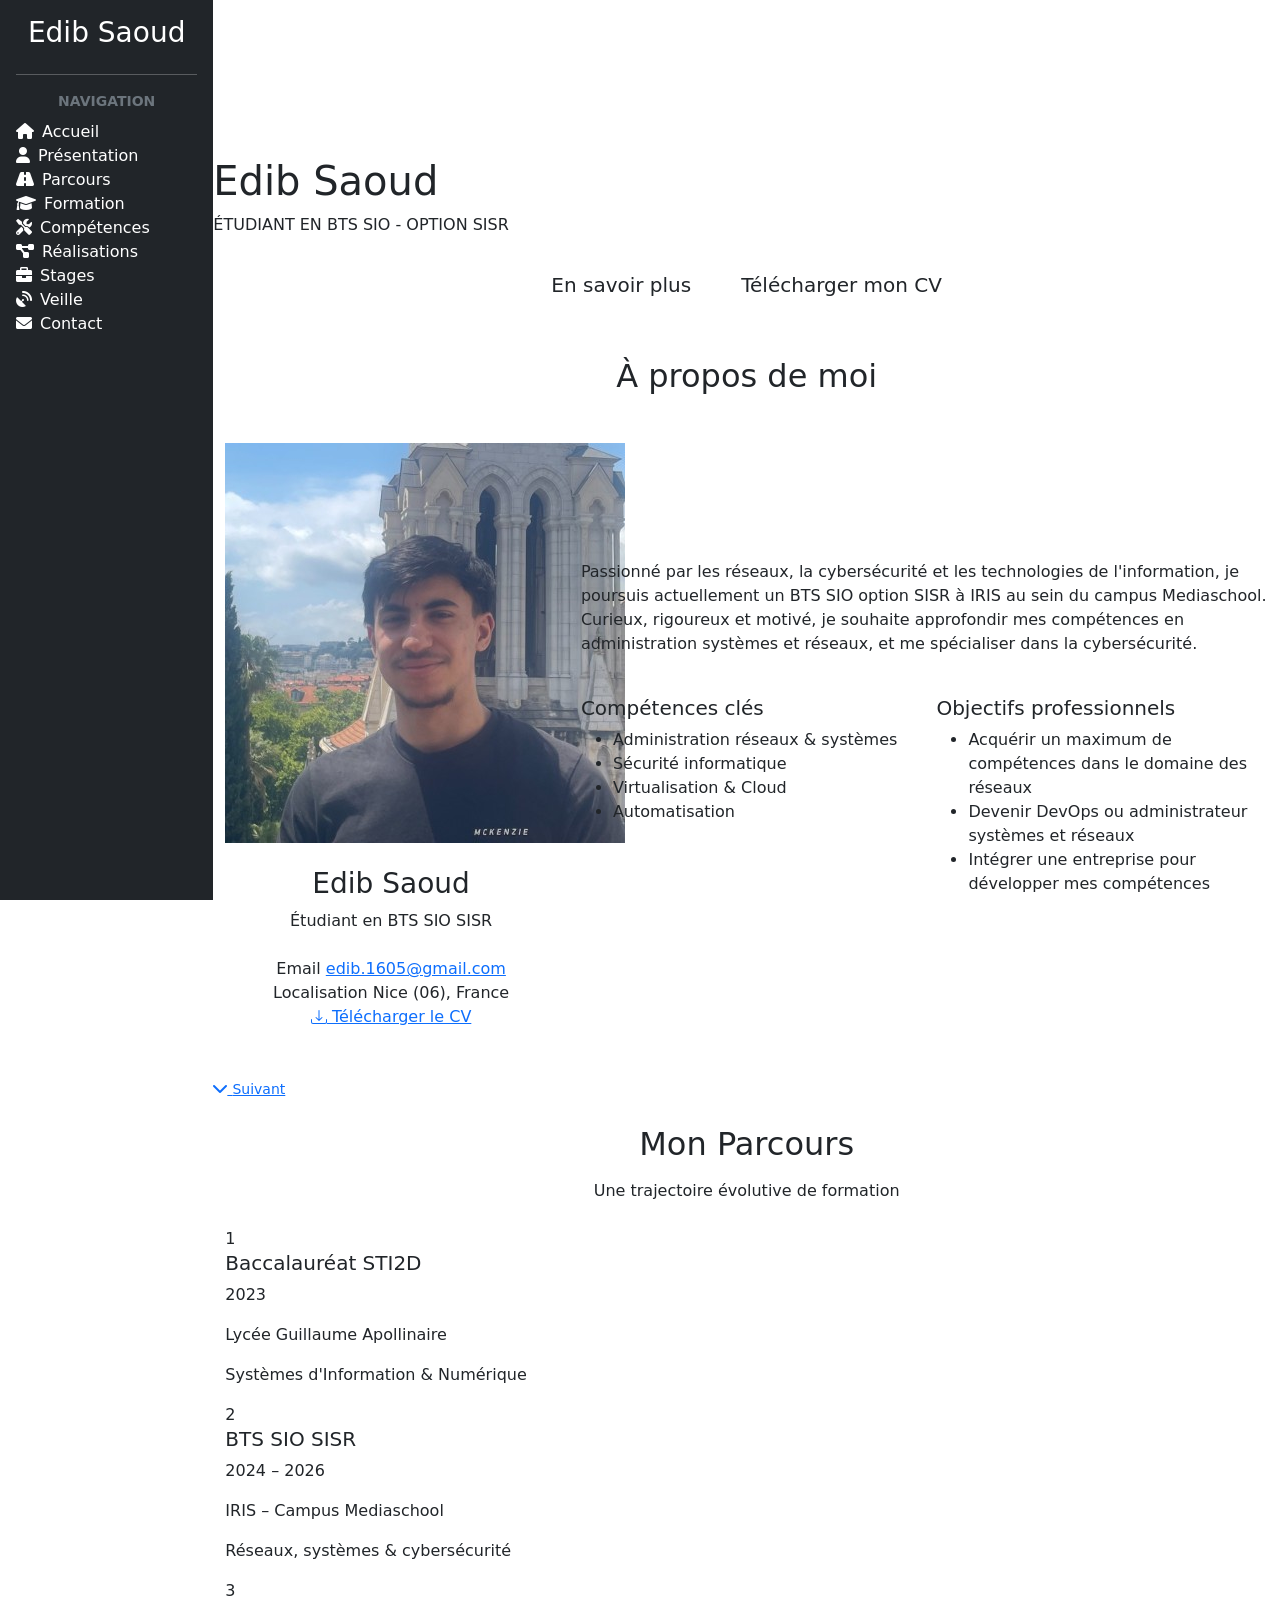
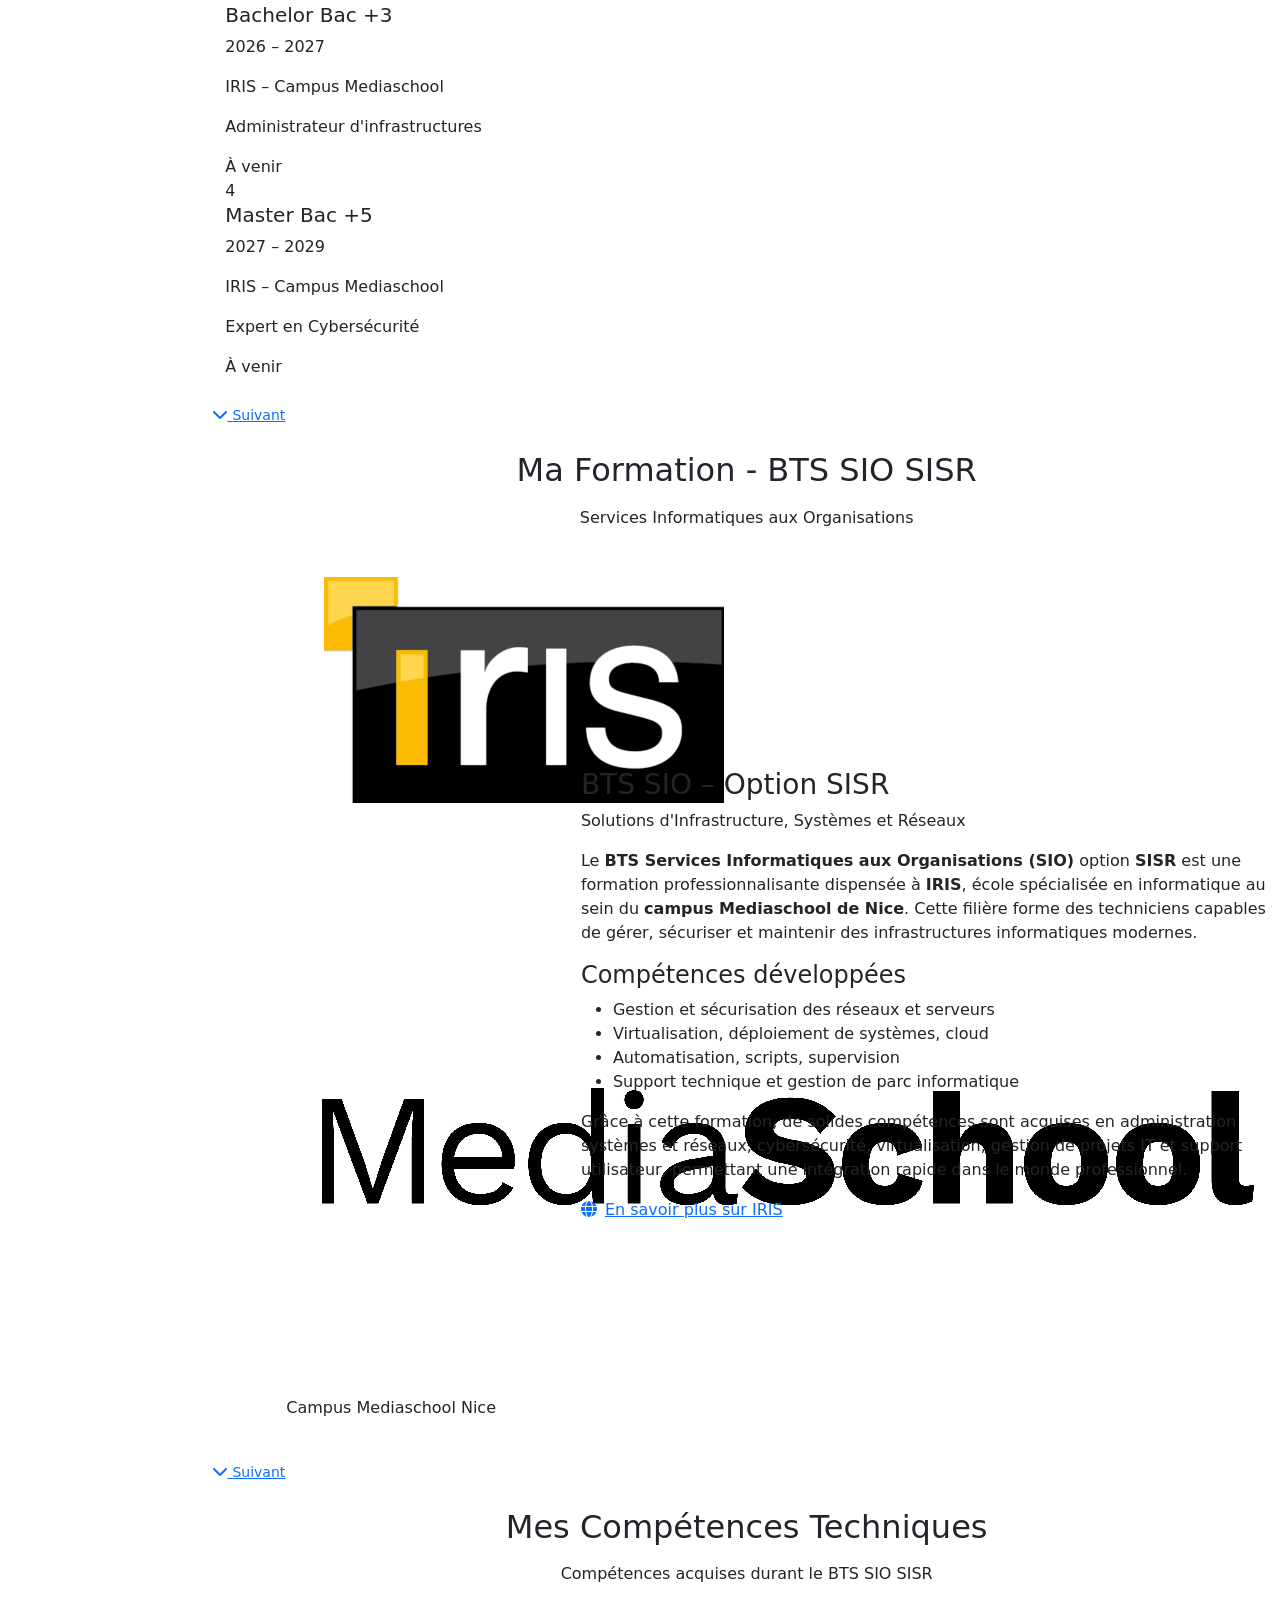
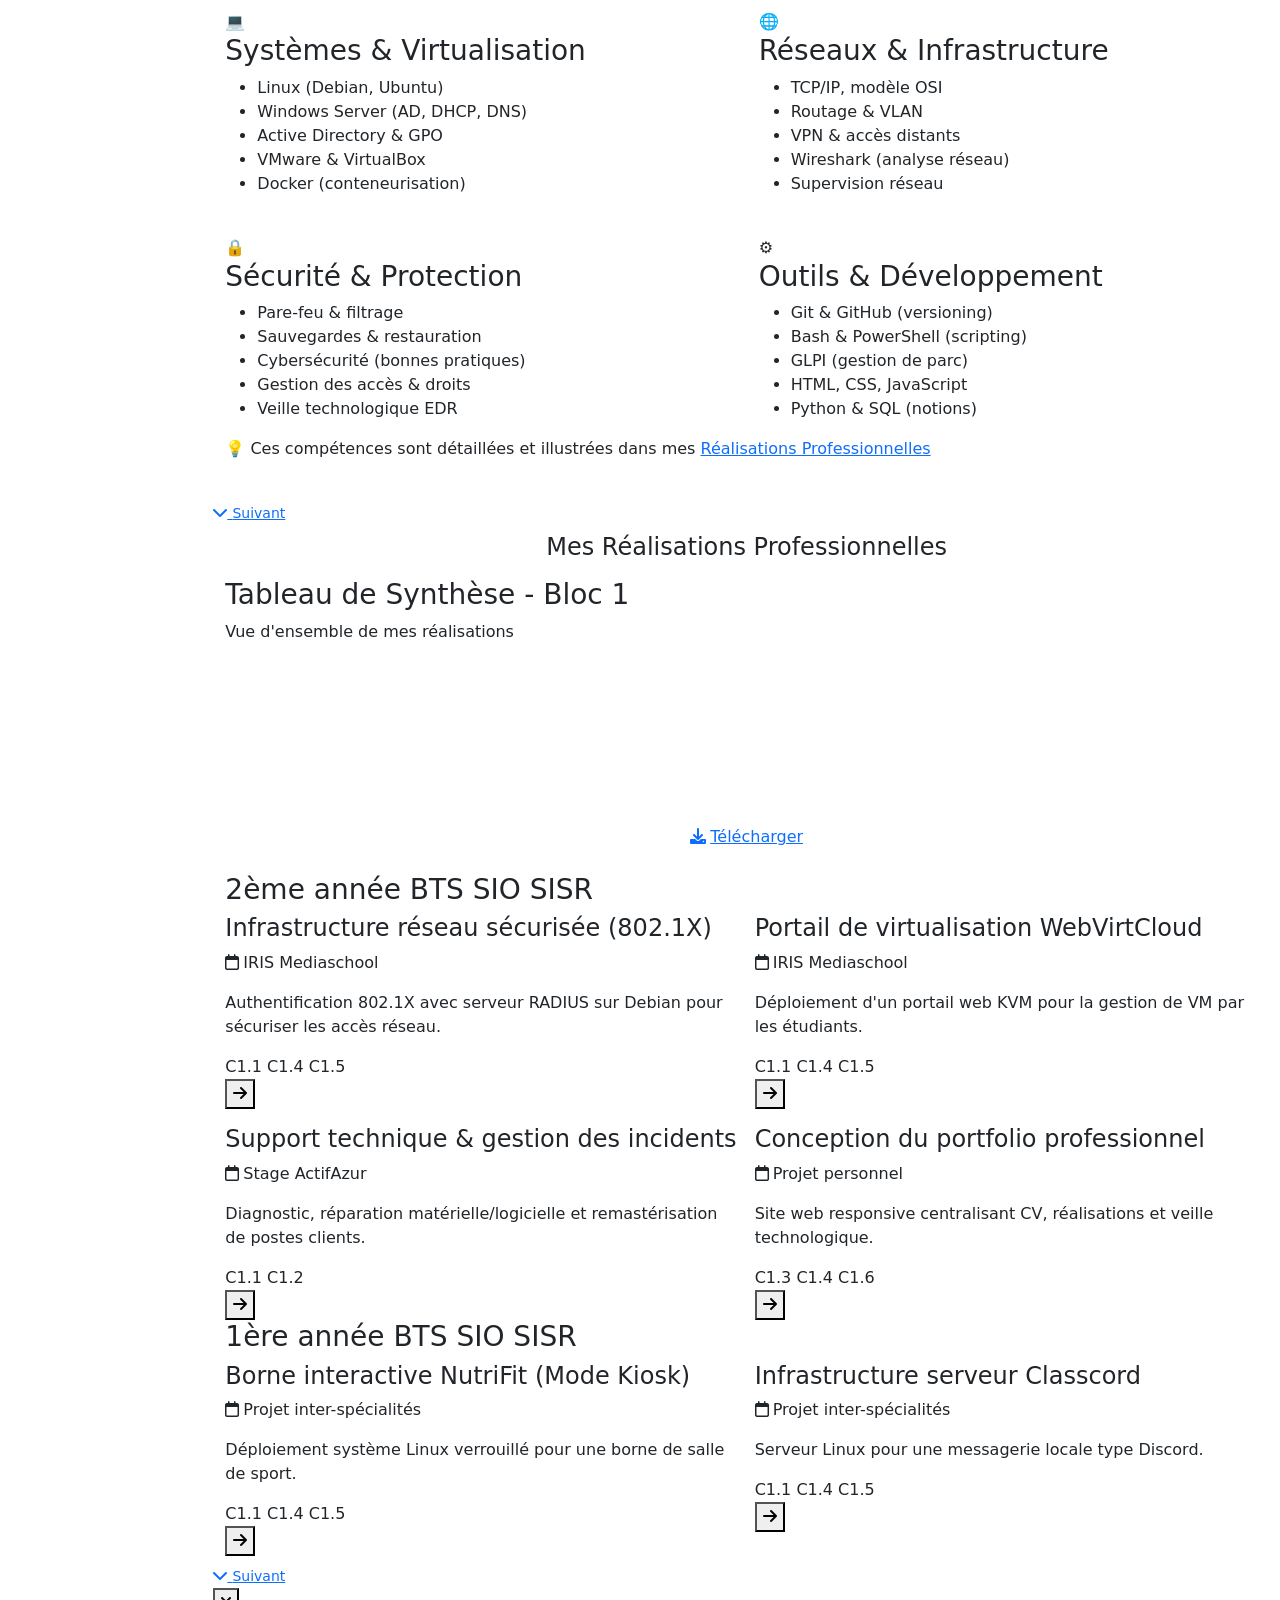
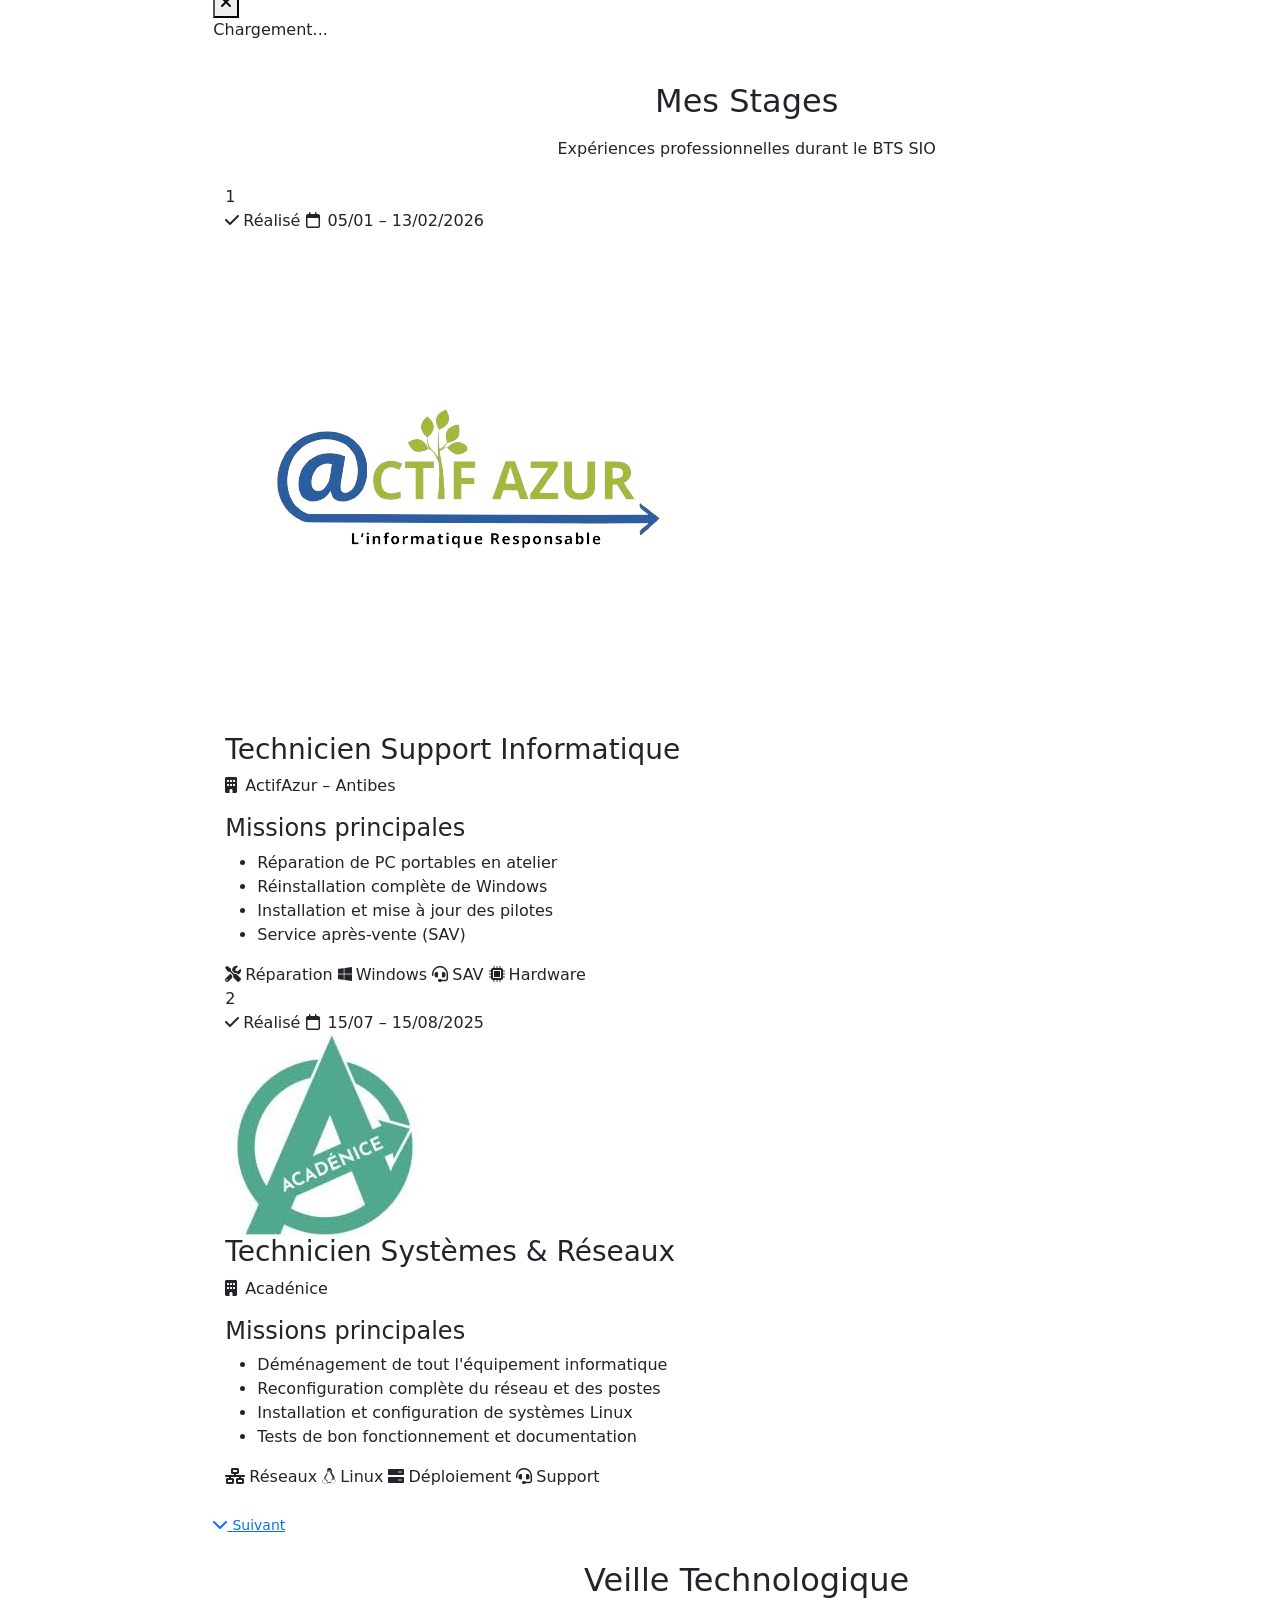
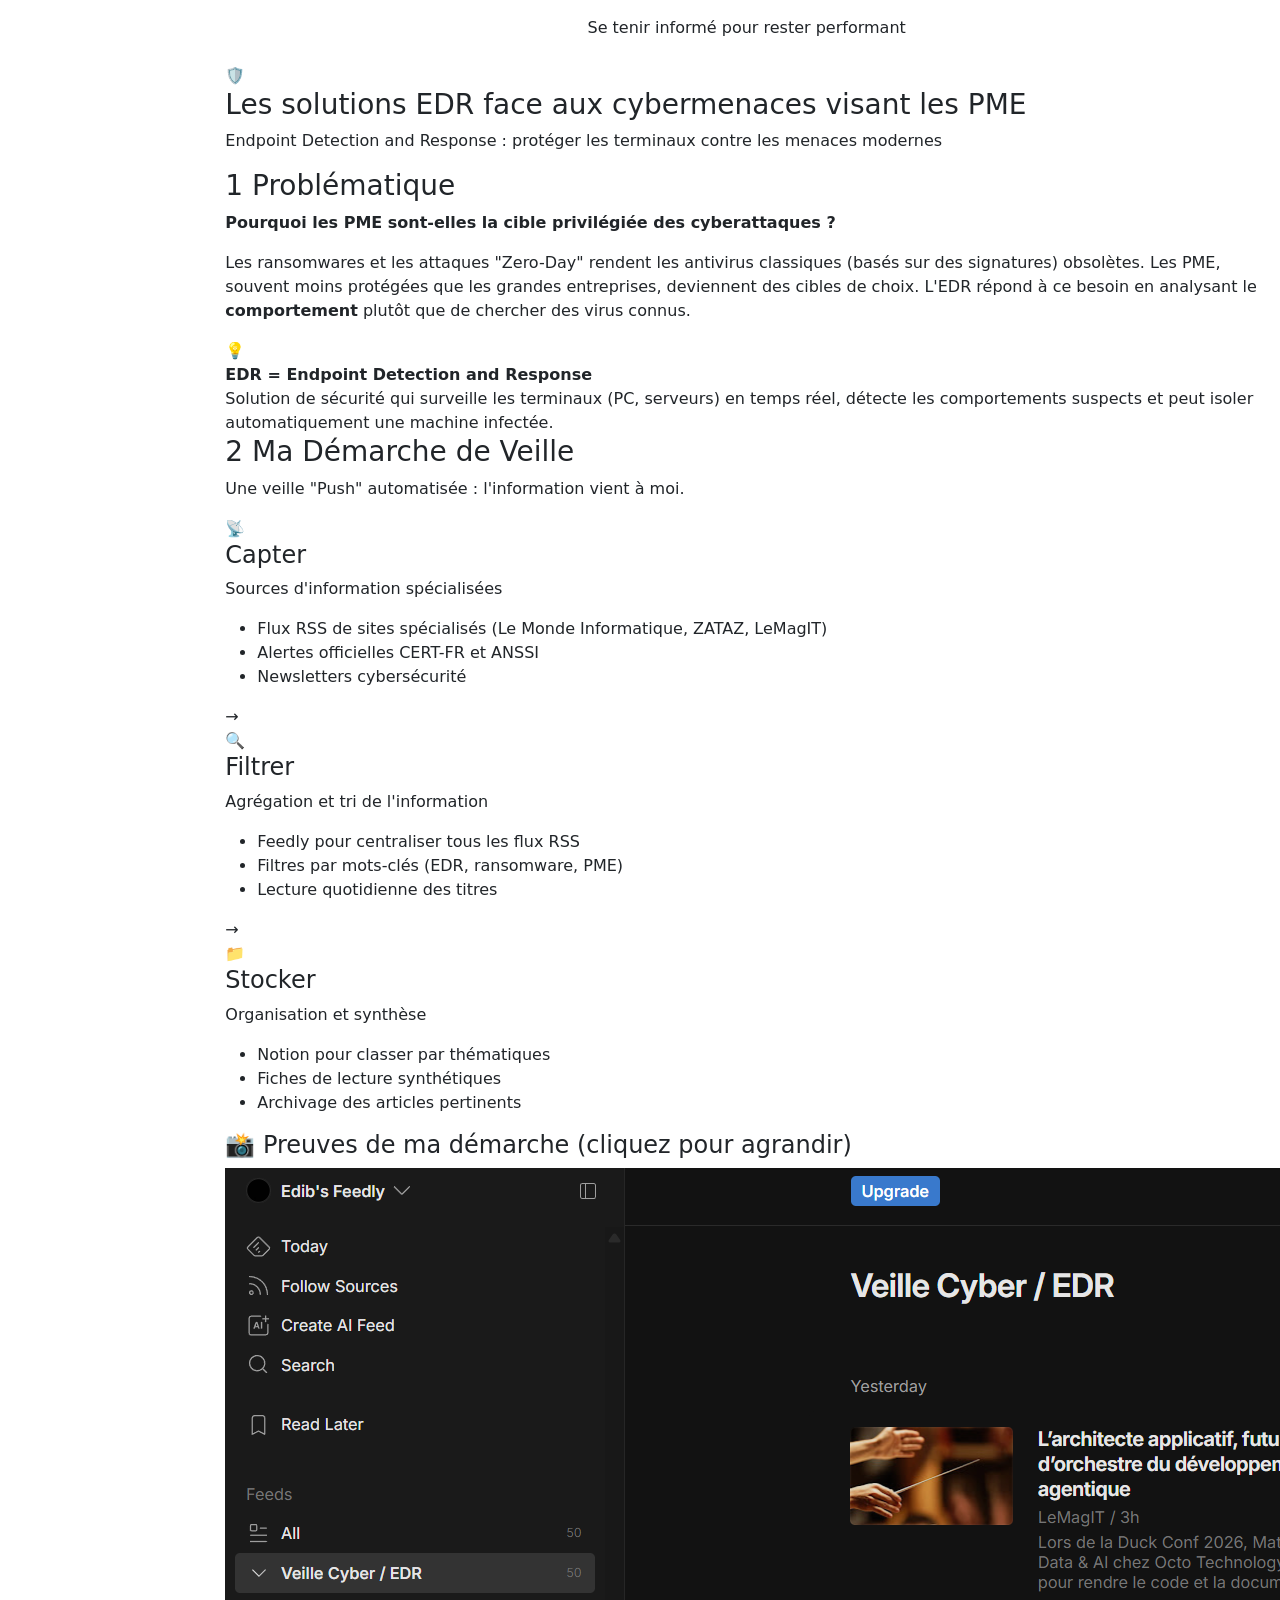
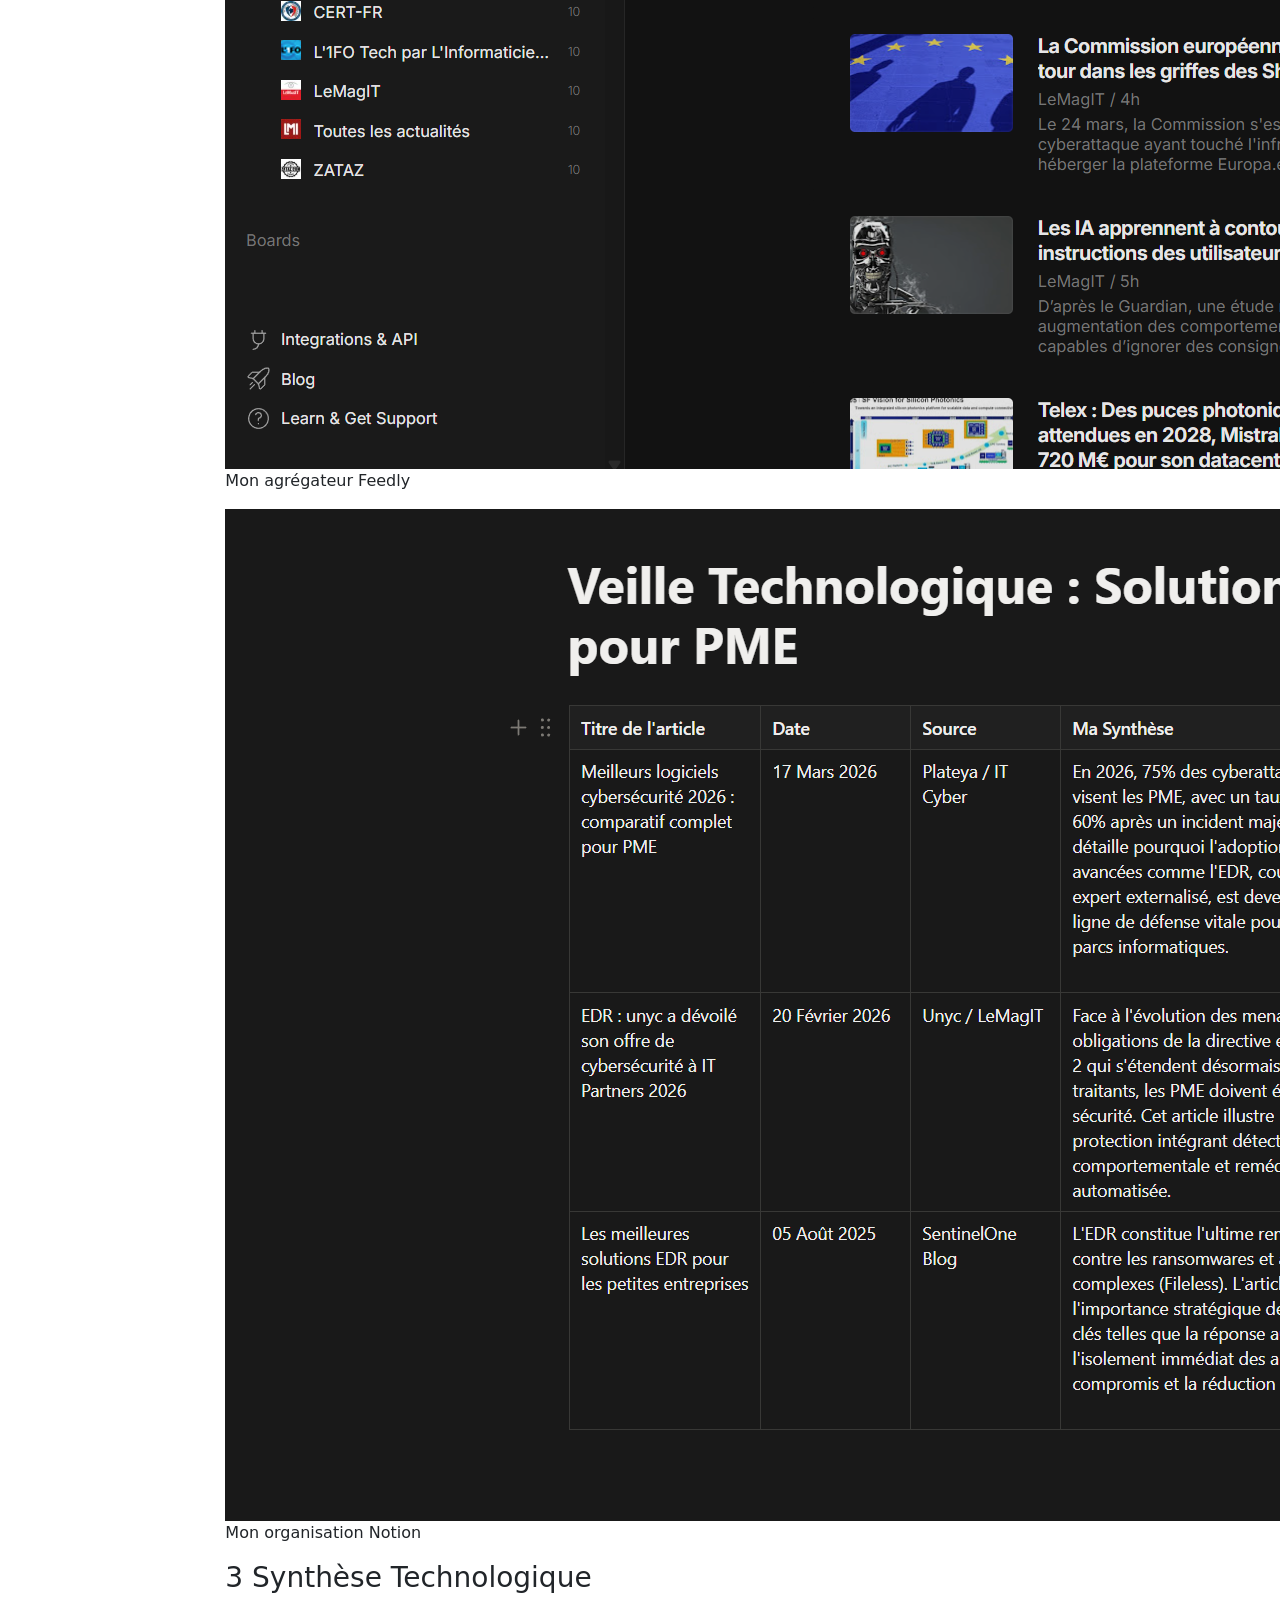
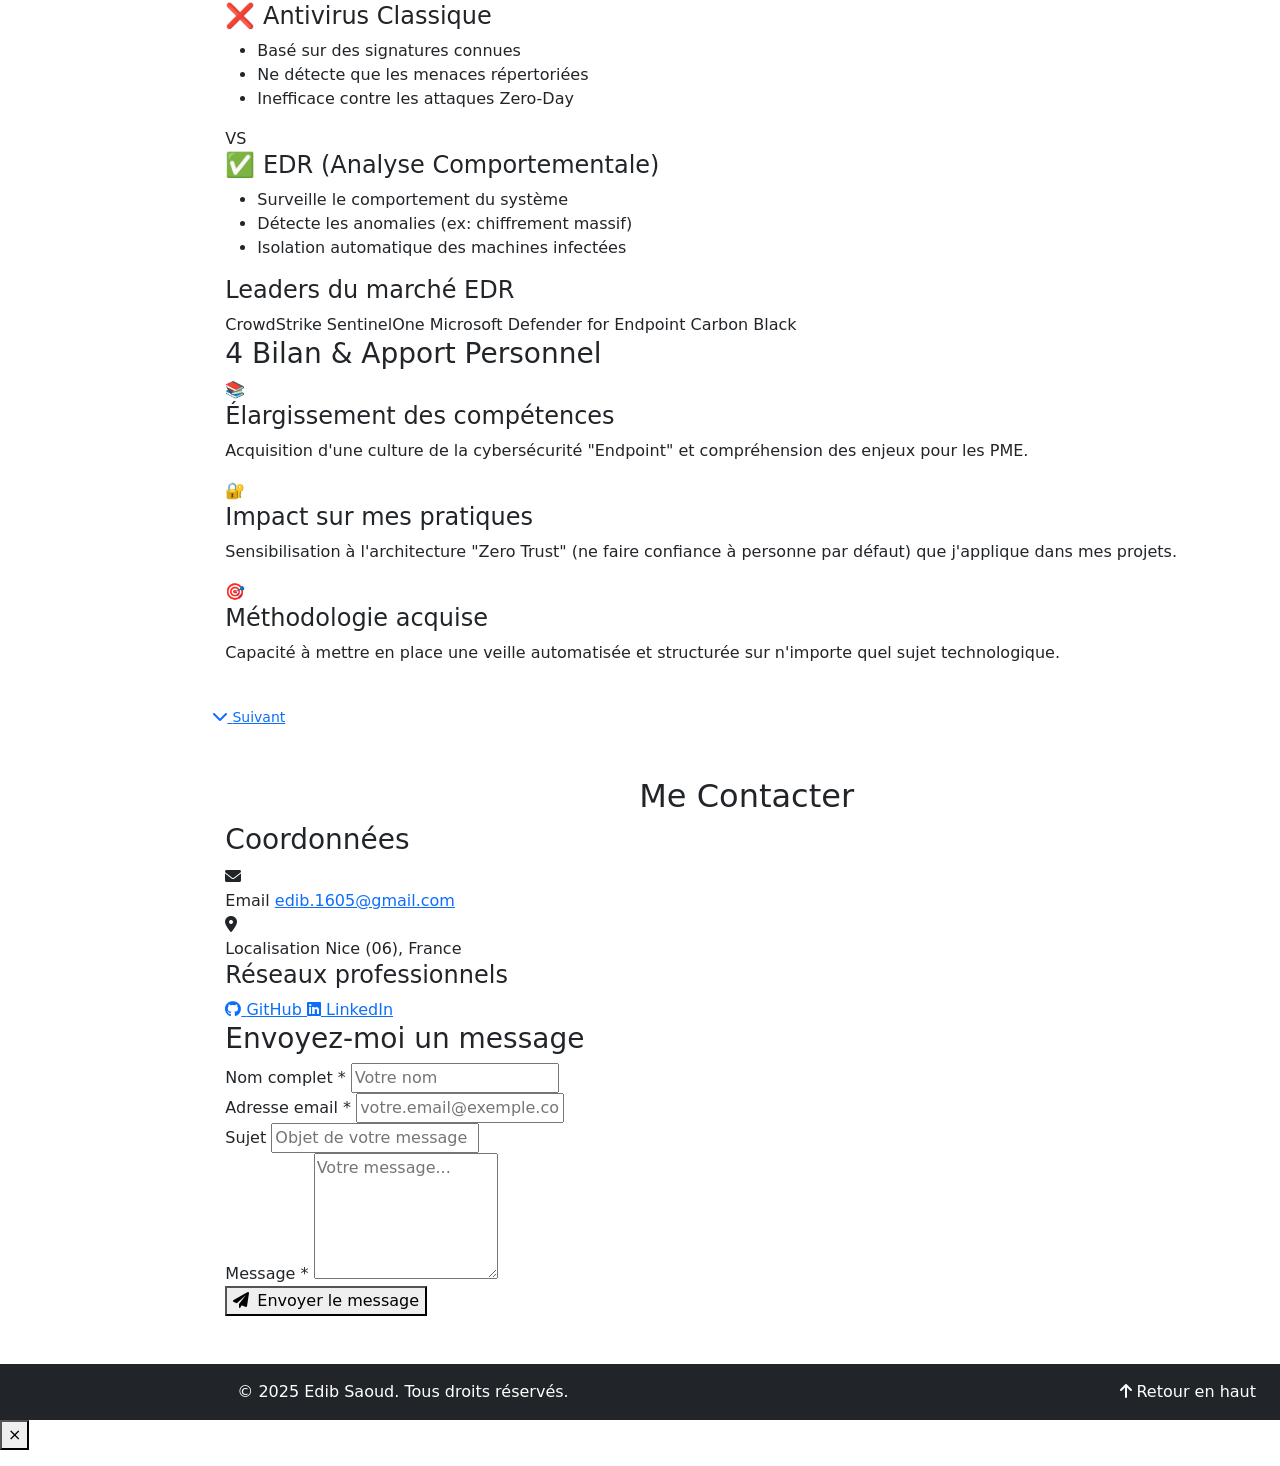
==== commit 7d1fafb9: "Renommage fichiers finaux - Suppression suffixe refonte" ====
--- a/index-refonte.html
+++ b/index-refonte.html
@@ -9,7 +9,7 @@
   <link href="https://cdn.jsdelivr.net/npm/bootstrap@5.3.3/dist/css/bootstrap.min.css" rel="stylesheet">
   <link href="https://cdnjs.cloudflare.com/ajax/libs/font-awesome/6.0.0/css/all.min.css" rel="stylesheet">
   <link href="https://fonts.googleapis.com/css2?family=Poppins:wght@300;400;600;700&family=Raleway:wght@400;700&display=swap" rel="stylesheet">
-  <link rel="stylesheet" href="style-refonte.css">
+  <link rel="stylesheet" href="style.css">
   
   <!-- Forcer le scroll en haut immédiatement -->
   <script>
@@ -1088,7 +1088,7 @@
   <!-- Bootstrap JS -->
   <script src="https://cdn.jsdelivr.net/npm/bootstrap@5.3.3/dist/js/bootstrap.bundle.min.js"></script>
   <!-- Custom JS -->
-  <script src="script-refonte.js"></script>
+  <script src="script.js"></script>
 
   <!-- Lightbox Modal (hors du flux de scroll) -->
   <div class="lightbox-modal" id="lightboxModal">
